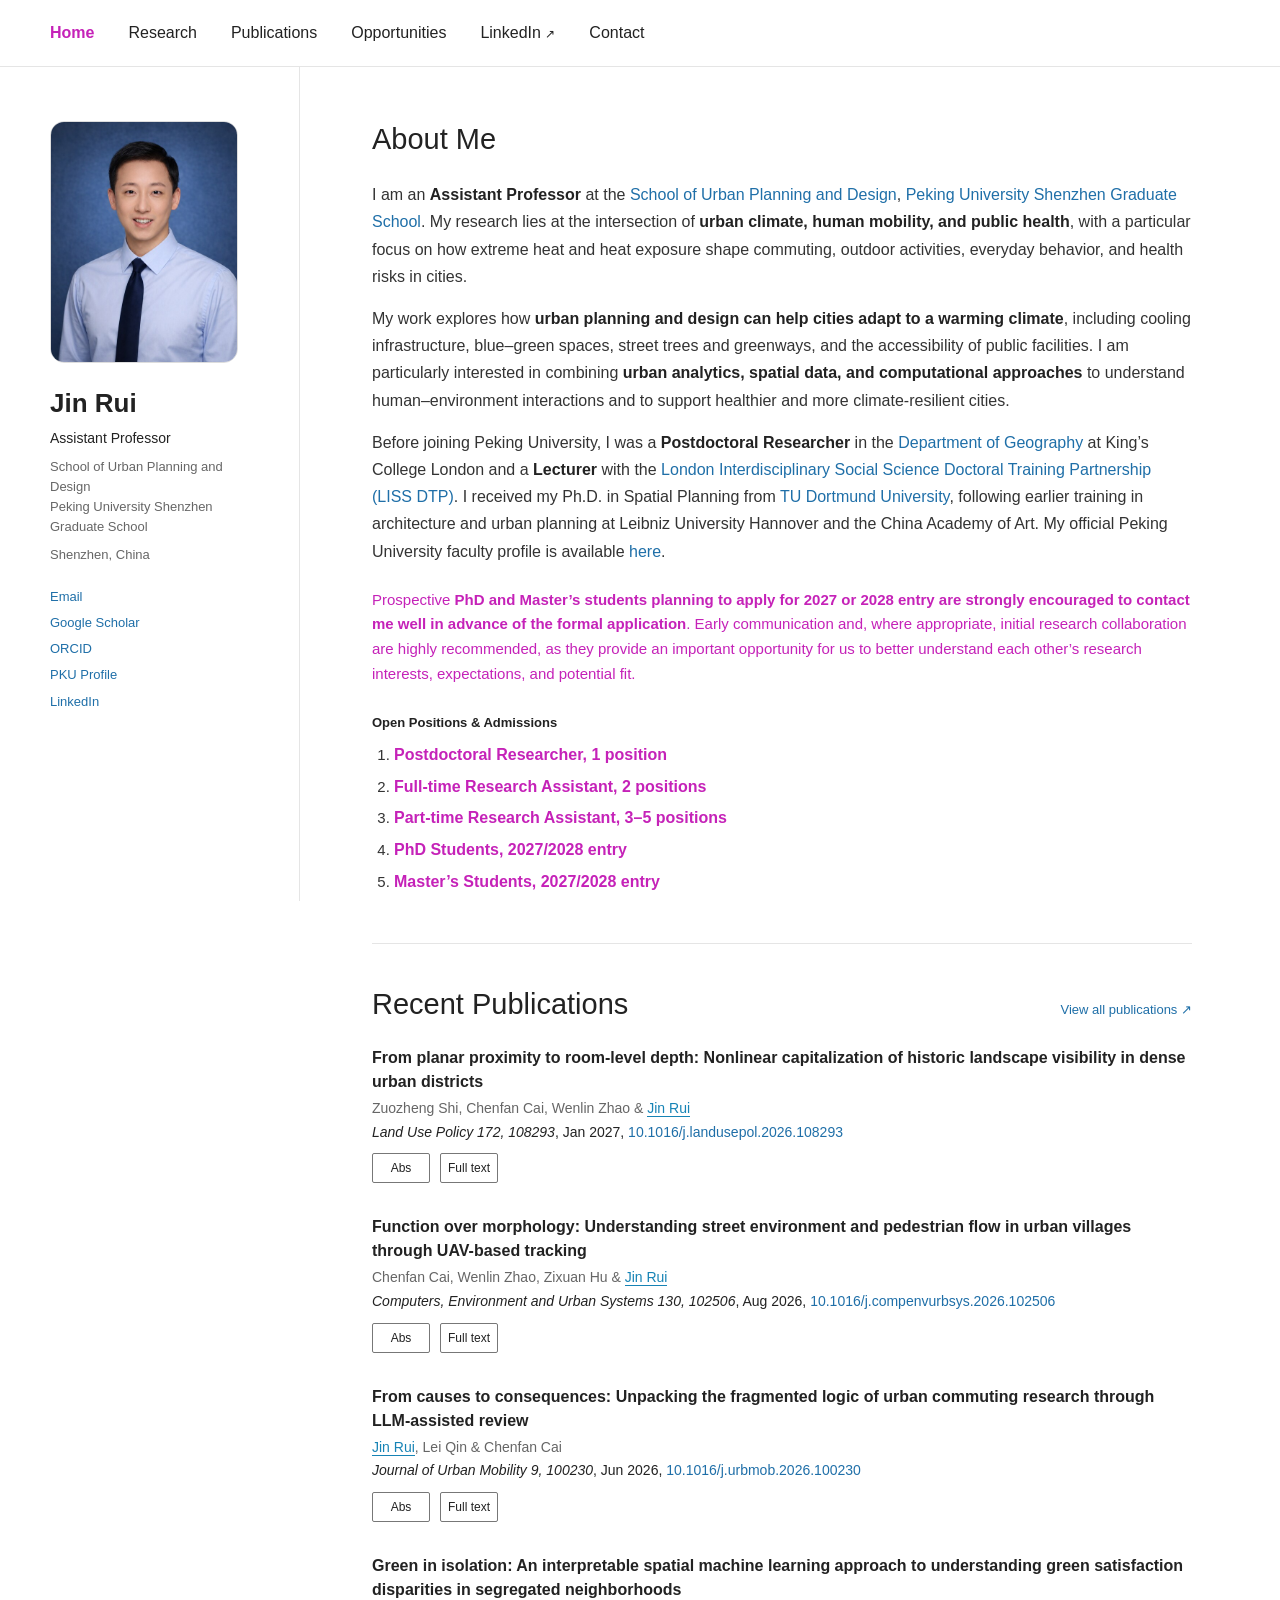
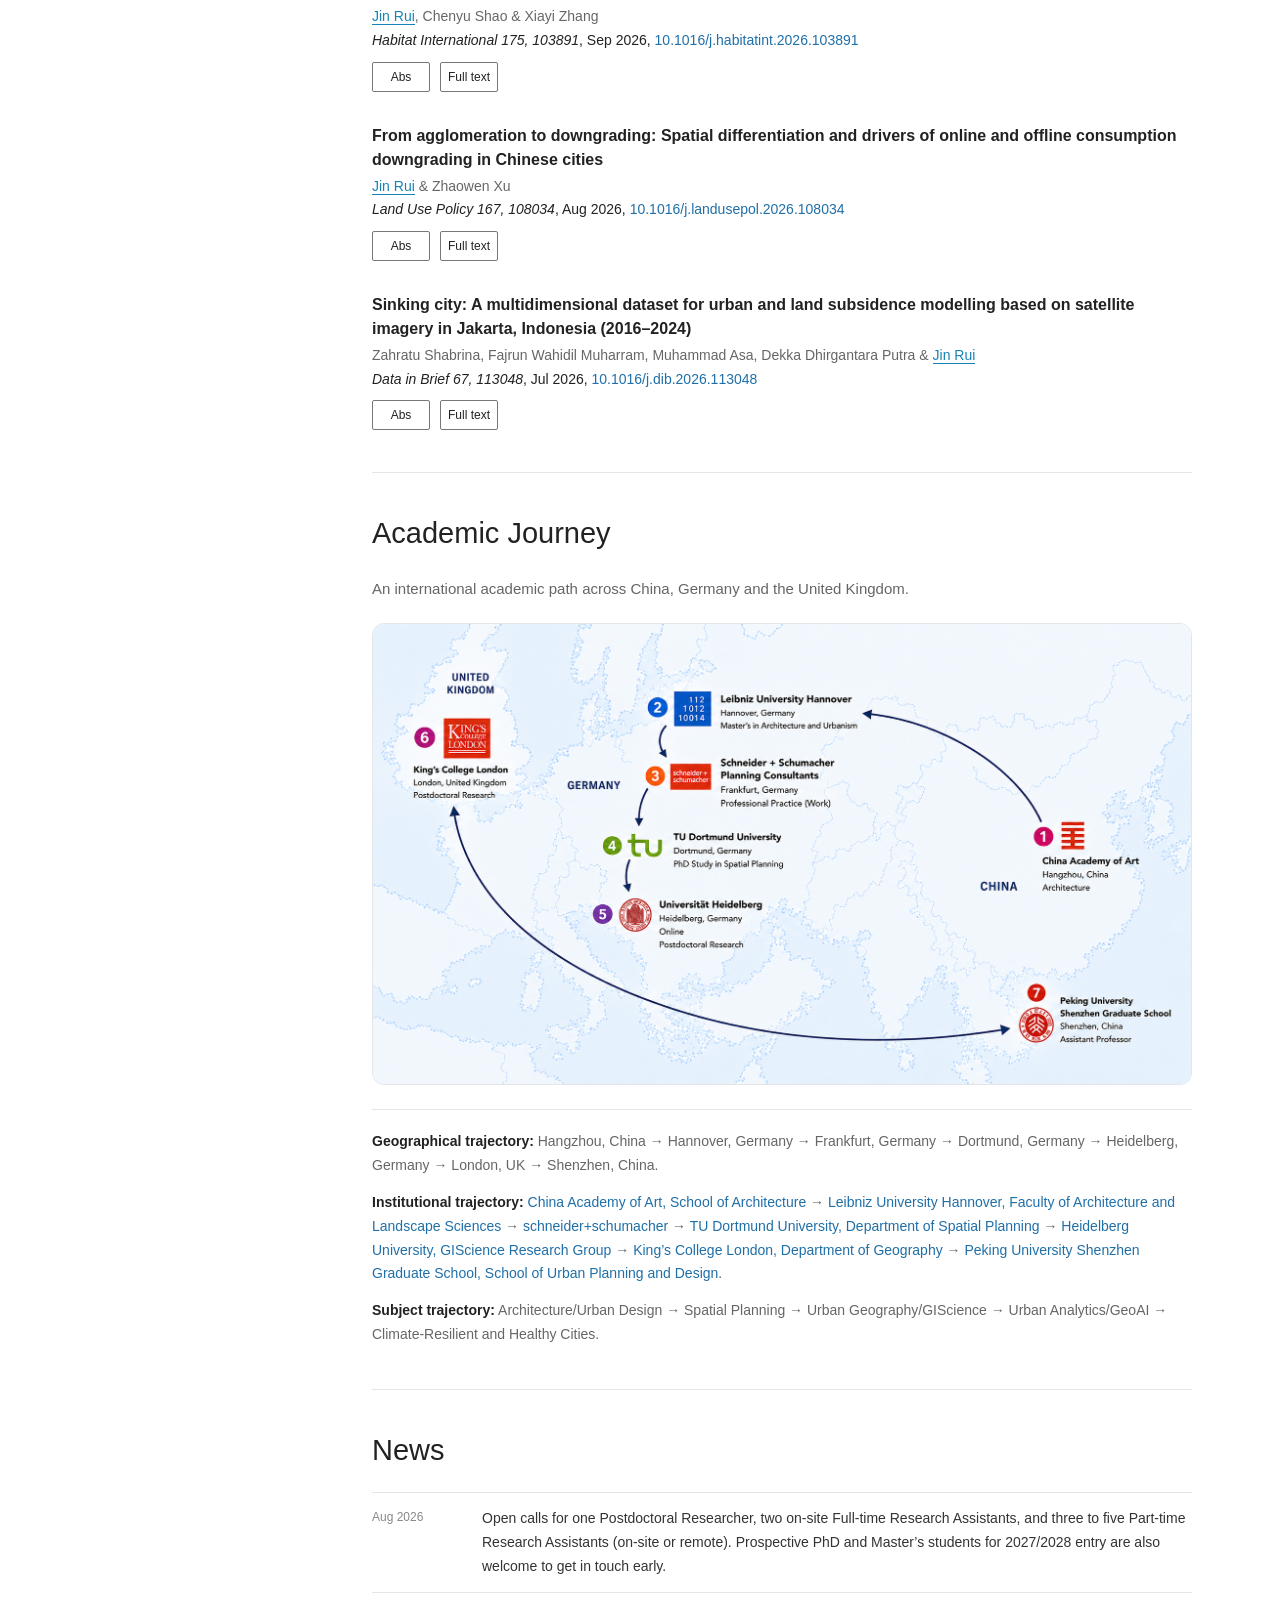
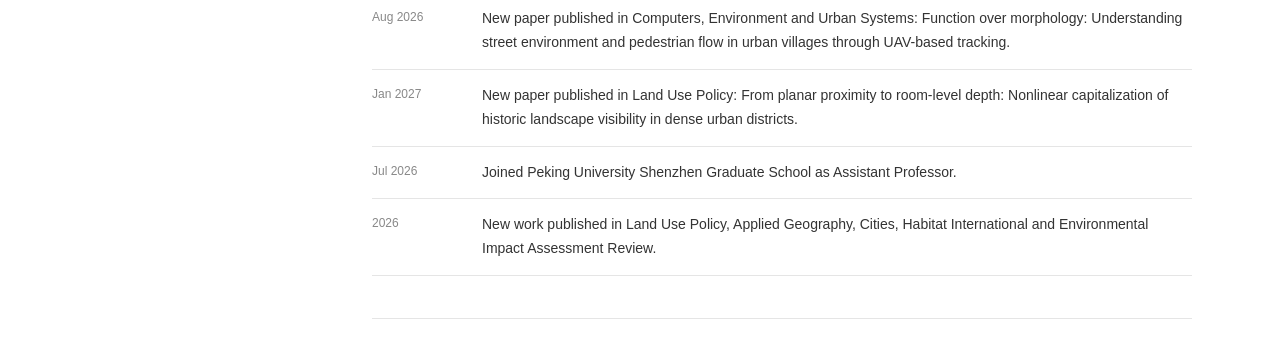
==== index.html @ 67902f29 "Add PhD and Master's admissions links to homepage" ====
<!doctype html>
<html lang="en">
<head>
  <meta charset="utf-8">
  <meta name="viewport" content="width=device-width, initial-scale=1">
  <meta name="description" content="Academic website of Dr Jin Rui at Peking University Shenzhen Graduate School.">
  <meta name="author" content="Jin Rui">
  <meta property="og:title" content="Jin Rui | Urban Climate and GeoAI">
  <meta property="og:type" content="website">
  <meta property="og:url" content="https://jinruii.github.io/">
  <meta property="og:image" content="https://jinruii.github.io/assets/jin-rui-portrait.jpg">
  <title>Jin Rui | Urban Climate and GeoAI</title>
  <link rel="icon" href="/assets/favicon.svg" type="image/svg+xml">
  <link rel="stylesheet" href="/styles.css?v=20260828-3">
  <script src="/script.js?v=20260828-1" defer></script>
</head>
<body>
  <div id="top">
    <header class="top-header"><nav class="top-nav" aria-label="Primary navigation"><a href="/" aria-current="page">Home</a><a href="/research/">Research</a><a href="/publications/">Publications</a><a href="/opportunities/">Opportunities</a><a href="https://www.linkedin.com/in/jin-rui-937b27318/" target="_blank" rel="noreferrer">LinkedIn <span aria-hidden="true">↗</span></a><a href="/contact/">Contact</a></nav></header>
    <div class="site-shell">
      
<aside class="profile-sidebar">
  <a class="portrait-link" href="/" aria-label="About Jin Rui">
    <span class="portrait-fallback" aria-hidden="true">JR</span>
    <img class="portrait" src="/assets/jin-rui-portrait.jpg" alt="Portrait of Jin Rui">
  </a>
  <h1>Jin Rui</h1>
  <p class="sidebar-role">Assistant Professor</p>
  <p class="sidebar-affiliation">School of Urban Planning and Design<br>Peking University Shenzhen Graduate School</p>
  <p class="sidebar-location">Shenzhen, China</p>
  <div class="sidebar-links" aria-label="Academic profiles">
    <a href="mailto:jin.rui@pku.edu.cn">Email</a>
    <a href="https://scholar.google.com/citations?user=DCsYsa0AAAAJ&amp;hl=en" target="_blank" rel="noreferrer">Google Scholar</a>
    <a href="https://orcid.org/0000-0002-0926-0947" target="_blank" rel="noreferrer">ORCID</a>
    <a href="https://urban.pkusz.edu.cn/info/1013/3911.htm" target="_blank" rel="noreferrer">PKU Profile</a>
    <a href="https://www.linkedin.com/in/jin-rui-937b27318/" target="_blank" rel="noreferrer">LinkedIn</a>
  </div>
</aside>

      <main class="content-column page-content">
        <section class="content-section intro-section" id="about">
          <h2>About Me</h2>
          <p>I am an <strong>Assistant Professor</strong> at the <a href="https://urban.pkusz.edu.cn/en/index.htm" target="_blank" rel="noreferrer">School of Urban Planning and Design</a>, <a href="https://english.pkusz.edu.cn/" target="_blank" rel="noreferrer">Peking University Shenzhen Graduate School</a>. My research lies at the intersection of <strong>urban climate, human mobility, and public health</strong>, with a particular focus on how extreme heat and heat exposure shape commuting, outdoor activities, everyday behavior, and health risks in cities.</p>
          <p>My work explores how <strong>urban planning and design can help cities adapt to a warming climate</strong>, including cooling infrastructure, blue–green spaces, street trees and greenways, and the accessibility of public facilities. I am particularly interested in combining <strong>urban analytics, spatial data, and computational approaches</strong> to understand human–environment interactions and to support healthier and more climate-resilient cities.</p>
          <p>Before joining Peking University, I was a <strong>Postdoctoral Researcher</strong> in the <a href="https://www.kcl.ac.uk/geography" target="_blank" rel="noreferrer">Department of Geography</a> at King’s College London and a <strong>Lecturer</strong> with the <a href="https://liss-dtp.ac.uk/" target="_blank" rel="noreferrer">London Interdisciplinary Social Science Doctoral Training Partnership (LISS DTP)</a>. I received my Ph.D. in Spatial Planning from <a href="https://raumplanung.tu-dortmund.de/en/" target="_blank" rel="noreferrer">TU Dortmund University</a>, following earlier training in architecture and urban planning at Leibniz University Hannover and the China Academy of Art. My official Peking University faculty profile is available <a href="https://urban.pkusz.edu.cn/info/1013/3911.htm" target="_blank" rel="noreferrer">here</a>.</p>

          <p class="prospective-students-note">Prospective <strong>PhD and Master’s students planning to apply for 2027 or 2028 entry are strongly encouraged to contact me well in advance of the formal application</strong>. Early communication and, where appropriate, initial research collaboration are highly recommended, as they provide an important opportunity for us to better understand each other’s research interests, expectations, and potential fit.</p>

          <div class="recruitment-note" aria-label="Open positions and admissions">
            <p><strong>Open Positions &amp; Admissions</strong></p>
            <ol class="recruitment-list">
              <li><a href="/opportunities/#postdoctoral-researcher">Postdoctoral Researcher, 1 position</a></li>
              <li><a href="/opportunities/#full-time-research-assistant">Full-time Research Assistant, 2 positions</a></li>
              <li><a href="/opportunities/#part-time-research-assistant">Part-time Research Assistant, 3–5 positions</a></li>
              <li><a href="/opportunities/#phd-student">PhD Students, 2027/2028 entry</a></li>
              <li><a href="/opportunities/#masters-student">Master’s Students, 2027/2028 entry</a></li>
            </ol>
          </div>
        </section>
<section class="content-section" id="recent-publications">
  <div class="section-title-row">
    <h2>Recent Publications</h2>
    <a class="text-link-button" href="/publications/">View all publications</a>
  </div>
  <div class="publication-list"><article>
              <p class="publication-title"><button type="button" data-publication="historic-landscape-visibility">From planar proximity to room-level depth: Nonlinear capitalization of historic landscape visibility in dense urban districts</button></p>
              <p class="publication-authors">Zuozheng Shi, Chenfan Cai, Wenlin Zhao &amp; <a href="https://scholar.google.com/citations?user=DCsYsa0AAAAJ&amp;hl=en" target="_blank" rel="noreferrer">Jin Rui</a></p>
              <p class="publication-venue"><em>Land Use Policy 172, 108293</em>, Jan 2027, <a href="https://doi.org/10.1016/j.landusepol.2026.108293" target="_blank" rel="noreferrer">10.1016/j.landusepol.2026.108293</a></p>
              <div class="publication-actions" aria-label="Publication links"><button type="button" data-publication="historic-landscape-visibility">Abs</button><a href="https://doi.org/10.1016/j.landusepol.2026.108293" target="_blank" rel="noreferrer">Full text</a></div>
            </article><article>
              <p class="publication-title"><button type="button" data-publication="function-over-morphology">Function over morphology: Understanding street environment and pedestrian flow in urban villages through UAV-based tracking</button></p>
              <p class="publication-authors">Chenfan Cai, Wenlin Zhao, Zixuan Hu &amp; <a href="https://scholar.google.com/citations?user=DCsYsa0AAAAJ&amp;hl=en" target="_blank" rel="noreferrer">Jin Rui</a></p>
              <p class="publication-venue"><em>Computers, Environment and Urban Systems 130, 102506</em>, Aug 2026, <a href="https://doi.org/10.1016/j.compenvurbsys.2026.102506" target="_blank" rel="noreferrer">10.1016/j.compenvurbsys.2026.102506</a></p>
              <div class="publication-actions" aria-label="Publication links"><button type="button" data-publication="function-over-morphology">Abs</button><a href="https://doi.org/10.1016/j.compenvurbsys.2026.102506" target="_blank" rel="noreferrer">Full text</a></div>
            </article><article>
              <p class="publication-title"><button type="button" data-publication="commuting-review">From causes to consequences: Unpacking the fragmented logic of urban commuting research through LLM-assisted review</button></p>
              <p class="publication-authors"><a href="https://scholar.google.com/citations?user=DCsYsa0AAAAJ&amp;hl=en" target="_blank" rel="noreferrer">Jin Rui</a>, Lei Qin &amp; Chenfan Cai</p>
              <p class="publication-venue"><em>Journal of Urban Mobility 9, 100230</em>, Jun 2026, <a href="https://doi.org/10.1016/j.urbmob.2026.100230" target="_blank" rel="noreferrer">10.1016/j.urbmob.2026.100230</a></p>
              <div class="publication-actions" aria-label="Publication links"><button type="button" data-publication="commuting-review">Abs</button><a href="https://doi.org/10.1016/j.urbmob.2026.100230" target="_blank" rel="noreferrer">Full text</a></div>
            </article><article>
              <p class="publication-title"><button type="button" data-publication="green-isolation">Green in isolation: An interpretable spatial machine learning approach to understanding green satisfaction disparities in segregated neighborhoods</button></p>
              <p class="publication-authors"><a href="https://scholar.google.com/citations?user=DCsYsa0AAAAJ&amp;hl=en" target="_blank" rel="noreferrer">Jin Rui</a>, Chenyu Shao &amp; Xiayi Zhang</p>
              <p class="publication-venue"><em>Habitat International 175, 103891</em>, Sep 2026, <a href="https://doi.org/10.1016/j.habitatint.2026.103891" target="_blank" rel="noreferrer">10.1016/j.habitatint.2026.103891</a></p>
              <div class="publication-actions" aria-label="Publication links"><button type="button" data-publication="green-isolation">Abs</button><a href="https://doi.org/10.1016/j.habitatint.2026.103891" target="_blank" rel="noreferrer">Full text</a></div>
            </article><article>
              <p class="publication-title"><button type="button" data-publication="consumption-downgrading">From agglomeration to downgrading: Spatial differentiation and drivers of online and offline consumption downgrading in Chinese cities</button></p>
              <p class="publication-authors"><a href="https://scholar.google.com/citations?user=DCsYsa0AAAAJ&amp;hl=en" target="_blank" rel="noreferrer">Jin Rui</a> &amp; Zhaowen Xu</p>
              <p class="publication-venue"><em>Land Use Policy 167, 108034</em>, Aug 2026, <a href="https://doi.org/10.1016/j.landusepol.2026.108034" target="_blank" rel="noreferrer">10.1016/j.landusepol.2026.108034</a></p>
              <div class="publication-actions" aria-label="Publication links"><button type="button" data-publication="consumption-downgrading">Abs</button><a href="https://doi.org/10.1016/j.landusepol.2026.108034" target="_blank" rel="noreferrer">Full text</a></div>
            </article><article><p class="publication-title"><button type="button" data-publication="sinking-city">Sinking city: A multidimensional dataset for urban and land subsidence modelling based on satellite imagery in Jakarta, Indonesia (2016–2024)</button></p><p class="publication-authors">Zahratu Shabrina, Fajrun Wahidil Muharram, Muhammad Asa, Dekka Dhirgantara Putra &amp; <a href="https://scholar.google.com/citations?user=DCsYsa0AAAAJ&amp;hl=en" target="_blank" rel="noreferrer">Jin Rui</a></p><p class="publication-venue"><em>Data in Brief 67, 113048</em>, Jul 2026, <a href="https://doi.org/10.1016/j.dib.2026.113048" target="_blank" rel="noreferrer">10.1016/j.dib.2026.113048</a></p><div class="publication-actions"><button type="button" data-publication="sinking-city">Abs</button><a href="https://doi.org/10.1016/j.dib.2026.113048" target="_blank" rel="noreferrer">Full text</a></div></article></div>
</section>

<section class="content-section career-section" id="academic-journey">
  <h2>Academic Journey</h2>
  <p class="section-lead">An international academic path across China, Germany and the United Kingdom.</p>
  <figure class="career-map">
    <img src="/assets/academic-journey-v2.png" alt="Map of Jin Rui's academic journey from China to Germany, the United Kingdom and Peking University Shenzhen Graduate School">
  </figure>
  <div class="journey-trajectories">
    <p><strong>Geographical trajectory:</strong> Hangzhou, China → Hannover, Germany → Frankfurt, Germany → Dortmund, Germany → Heidelberg, Germany → London, UK → Shenzhen, China.</p>
    <p><strong>Institutional trajectory:</strong> <a href="https://en.caa.edu.cn/study/Schools_Programme__Core_Courses/School_of_Architecture.htm" target="_blank" rel="noreferrer">China Academy of Art, School of Architecture</a> → <a href="https://www.archland.uni-hannover.de/en/" target="_blank" rel="noreferrer">Leibniz University Hannover, Faculty of Architecture and Landscape Sciences</a> → <a href="https://www.schneider-schumacher.com/" target="_blank" rel="noreferrer">schneider+schumacher</a> → <a href="https://raumplanung.tu-dortmund.de/en/" target="_blank" rel="noreferrer">TU Dortmund University, Department of Spatial Planning</a> → <a href="https://www.geog.uni-heidelberg.de/en/giscience" target="_blank" rel="noreferrer">Heidelberg University, GIScience Research Group</a> → <a href="https://www.kcl.ac.uk/geography" target="_blank" rel="noreferrer">King’s College London, Department of Geography</a> → <a href="https://urban.pkusz.edu.cn/en/index.htm" target="_blank" rel="noreferrer">Peking University Shenzhen Graduate School, School of Urban Planning and Design</a>.</p>
    <p><strong>Subject trajectory:</strong> Architecture/Urban Design → Spatial Planning → Urban Geography/GIScience → Urban Analytics/GeoAI → Climate-Resilient and Healthy Cities.</p>
  </div>
</section>
<section class="content-section" id="news">
          <h2>News</h2>
                    <div class="news-list">
            <article><time>Aug 2026</time><p>Open calls for one Postdoctoral Researcher, two on-site Full-time Research Assistants, and three to five Part-time Research Assistants (on-site or remote). Prospective PhD and Master’s students for 2027/2028 entry are also welcome to get in touch early.</p></article>
            <article><time>Aug 2026</time><p>New paper published in Computers, Environment and Urban Systems: Function over morphology: Understanding street environment and pedestrian flow in urban villages through UAV-based tracking.</p></article>
            <article><time>Jan 2027</time><p>New paper published in Land Use Policy: From planar proximity to room-level depth: Nonlinear capitalization of historic landscape visibility in dense urban districts.</p></article>
            <article><time>Jul 2026</time><p>Joined Peking University Shenzhen Graduate School as Assistant Professor.</p></article>
            <article><time>2026</time><p>New work published in Land Use Policy, Applied Geography, Cities, Habitat International and Environmental Impact Assessment Review.</p></article>
          </div>
        </section>
      </main>
    </div>
  </div>
  <div class="modal-backdrop" id="publication-modal" hidden>
    <section class="publication-modal" role="dialog" aria-modal="true" aria-labelledby="publication-modal-title">
      <button class="modal-close" type="button" aria-label="Close publication details">×</button>
      <p class="modal-eyebrow" id="publication-modal-eyebrow"></p>
      <h2 id="publication-modal-title"></h2>
      <p class="modal-authors" id="publication-modal-authors"></p>
      <h3>Abstract</h3>
      <p id="publication-modal-abstract"></p>
      <div class="modal-actions" id="publication-modal-actions"></div>
    </section>
  </div>
</body>
</html>
---- styles.css ----
:root {
  --text: #333333;
  --heading: #222222;
  --muted: #666666;
  --light-muted: #888888;
  --line: #e5e5e5;
  --link: #1f6fa8;
  --link-hover: #174f78;
}

* { box-sizing: border-box; }
html { scroll-behavior: smooth; }
body {
  margin: 0;
  background: #ffffff;
  color: var(--text);
  font-family: Arial, sans-serif;
  font-size: 15px;
  line-height: 1.7;
}
button { font: inherit; }
a { color: var(--link); text-decoration: none; }
a:hover { color: var(--link-hover); text-decoration: underline; }
::selection { background: #dcecf7; }
[hidden] { display: none !important; }

.top-header {
  position: sticky;
  top: 0;
  z-index: 50;
  width: 100%;
  background: rgba(255, 255, 255, .97);
  border-bottom: 1px solid var(--line);
}
.top-nav {
  width: min(1180px, calc(100% - 48px));
  min-height: 66px;
  margin: 0 auto;
  display: flex;
  align-items: center;
  gap: 34px;
}
.top-nav a {
  color: #222222;
  font-size: 16px;
  line-height: 1;
}
.top-nav a[aria-current="page"] { color: #c522b8; font-weight: 600; }
.top-nav a:hover { color: var(--link); text-decoration: none; }
.top-nav span { font-size: 12px; }

.site-shell {
  width: min(1180px, calc(100% - 48px));
  margin: 0 auto;
  display: grid;
  grid-template-columns: 250px minmax(0, 1fr);
  gap: 72px;
  align-items: start;
}
.profile-sidebar {
  position: sticky;
  top: 66px;
  min-height: calc(100vh - 66px);
  padding: 54px 34px 48px 0;
  border-right: 1px solid var(--line);
}
.portrait-link {
  position: relative;
  display: block;
  width: 188px;
  height: 242px;
  margin-bottom: 24px;
  overflow: hidden;
  border-radius: 14px;
  border: 1px solid #dddddd;
  background: #ffffff;
}
.portrait-fallback {
  position: absolute;
  inset: 0;
  display: grid;
  place-items: center;
  color: #999999;
  font-size: 42px;
  font-weight: 600;
}
.portrait {
  position: relative;
  width: 100%;
  height: 100%;
  object-fit: cover;
  object-position: 50% 36%;
  display: block;
  transform: scale(1.08);
  transform-origin: 50% 36%;
}
.profile-sidebar h1 {
  margin: 0 0 8px;
  color: var(--heading);
  font-size: 26px;
  line-height: 1.25;
  font-weight: 600;
}
.profile-sidebar h1 span {
  margin-left: 5px;
  color: var(--muted);
  font-size: 16px;
  font-weight: 400;
}
.sidebar-role {
  margin: 0 0 8px;
  color: var(--heading);
  font-size: 14px;
  line-height: 1.5;
}
.sidebar-affiliation,
.sidebar-location {
  margin: 0 0 8px;
  color: var(--muted);
  font-size: 13px;
  line-height: 1.55;
}
.sidebar-links {
  display: flex;
  flex-direction: column;
  align-items: flex-start;
  gap: 4px;
  margin-top: 21px;
  font-size: 13px;
}

.content-column {
  width: 100%;
  max-width: 820px;
  padding: 54px 0 42px;
}
.content-section {
  scroll-margin-top: 88px;
  padding: 42px 0;
  border-bottom: 1px solid var(--line);
}
.intro-section { padding-top: 0; }
.content-section h2,
footer h2 {
  margin: 0 0 24px;
  color: var(--heading);
  font-family: Arial, sans-serif;
  font-size: 29px;
  line-height: 1.25;
  font-weight: 400;
}
.page-content > .content-section:first-child,
.page-content > footer:first-child { padding-top: 0; }
.page-eyebrow {
  margin: 0 0 8px !important;
  color: #c522b8;
  font-size: 12px;
  font-weight: 700;
  letter-spacing: .08em;
  text-transform: uppercase;
}
.section-lead { color: var(--muted); font-size: 15px; }
.content-section h3 {
  margin: 0 0 7px;
  color: var(--heading);
  font-size: 17px;
  line-height: 1.45;
  font-weight: 600;
}
.content-section p { margin: 0 0 15px; }
.content-section strong { color: var(--heading); }
.intro-section > p { font-size: 16px; }
.intro-section > .prospective-students-note {
  margin: 23px 0 0;
  padding: 0;
  border: 0;
  background: transparent;
  color: #c522b8;
  font-size: 15px;
  line-height: 1.65;
}
.prospective-students-note strong { color: #c522b8; }
.recruitment-note {
  margin-top: 25px;
  padding: 0;
  border: 0;
  background: transparent;
}
.recruitment-note p {
  margin: 0 0 5px;
  color: var(--heading);
  font-size: 13px;
}
.recruitment-list {
  margin: 8px 0 0;
  padding-left: 22px;
}
.recruitment-list li {
  margin: 6px 0;
}
.recruitment-list a {
  color: #c522b8;
  font-size: 16px;
  font-weight: 700;
  line-height: 1.55;
}
.recruitment-list a:hover { color: #94198a; }
.application-block {
  margin-top: 36px;
  padding-top: 28px;
  border-top: 1px solid var(--line);
}
.application-block h3 {
  margin: 0 0 12px;
  font-size: 21px;
}
.application-block ol {
  margin: 10px 0 18px;
  padding-left: 22px;
}

.research-list {
  display: grid;
  grid-template-columns: 1fr 1fr;
  column-gap: 42px;
  margin-top: 24px;
}
.research-list article {
  padding: 21px 0;
  border-top: 1px solid var(--line);
}
.research-interest-media {
  display: block;
  width: 100%;
  aspect-ratio: 16 / 10;
  margin: 0 0 18px;
  padding: 0;
  overflow: hidden;
  border: 0;
  border-radius: 12px;
  background: #f2f2f2;
  cursor: zoom-in;
}
.research-interest-media img {
  display: block;
  width: 100%;
  height: 100%;
  object-fit: cover;
  transform: scale(1);
  transition: transform 320ms ease;
}
.research-interest-media:hover img { transform: scale(1.04); }
.research-interest-media.is-zoomed { cursor: zoom-out; }
.research-interest-media.is-zoomed img { transform: scale(1.1); }
.research-interest-media:focus-visible {
  outline: 2px solid var(--link);
  outline-offset: 3px;
}
.research-list p { color: var(--muted); font-size: 14px; }
.research-list .keywords {
  margin: 10px 0 0;
  color: var(--light-muted);
  font-size: 12px;
}

.section-title-row {
  display: flex;
  align-items: baseline;
  justify-content: space-between;
  gap: 24px;
  margin-bottom: 24px;
}
.section-title-row h2 { margin-bottom: 0; }
.text-link-button {
  appearance: none;
  border: 0;
  padding: 0;
  background: transparent;
  color: var(--link);
  cursor: pointer;
  white-space: nowrap;
  font-size: 13px;
}
.text-link-button::after { content: " ↗"; }
.text-link-button:hover { color: var(--link-hover); text-decoration: underline; }
.arrow-link {
  display: inline-flex;
  align-items: baseline;
  gap: 5px;
  white-space: nowrap;
  font-size: 13px;
}
.publication-list { margin: 0; padding: 0; }
.publication-list article { padding: 0 0 30px; }
.publication-list article:last-child { padding-bottom: 0; }
.publication-list p {
  margin: 2px 0;
  color: var(--muted);
  font-size: 14px;
  line-height: 1.55;
}
.publication-list .publication-title {
  margin-bottom: 4px;
  color: var(--heading);
  font-size: 16px;
  font-weight: 600;
  line-height: 1.5;
}
.publication-title button {
  appearance: none;
  display: inline;
  margin: 0;
  border: 0;
  padding: 0;
  background: transparent;
  color: var(--heading);
  cursor: pointer;
  text-align: left;
  font-weight: inherit;
  line-height: inherit;
}
.publication-title button:hover { color: var(--link); text-decoration: underline; }
.publication-authors a { color: #1683b5; border-bottom: 1px solid #1683b5; }
.publication-venue { color: var(--heading) !important; }
.publication-actions {
  display: flex;
  gap: 10px;
  margin-top: 10px;
}
.publication-actions a,
.publication-actions button {
  display: inline-flex;
  min-width: 58px;
  height: 30px;
  align-items: center;
  justify-content: center;
  border: 1px solid #777777;
  border-radius: 2px;
  background: #ffffff;
  color: var(--heading);
  cursor: pointer;
  font-size: 12px;
  line-height: 1;
}
.publication-actions a:hover,
.publication-actions button:hover {
  border-color: var(--link);
  color: var(--link);
  text-decoration: none;
}
.publication-year {
  margin: 34px 0 22px;
  padding-top: 20px;
  border-top: 1px solid var(--line);
}
.publication-year h2 {
  margin: 0;
  color: var(--heading);
  font-size: 23px;
  font-weight: 400;
}
.publications-page > .publication-year:first-of-type { margin-top: 28px; }
.publication-filters {
  display: flex;
  flex-wrap: wrap;
  gap: 10px;
  margin: 26px 0 8px;
}
.publication-filters button {
  display: inline-flex;
  min-height: 38px;
  align-items: center;
  gap: 8px;
  border: 1px solid #dddddd;
  border-radius: 20px;
  padding: 7px 15px;
  background: #ffffff;
  color: var(--heading);
  cursor: pointer;
  font: inherit;
  font-size: 13px;
  line-height: 1;
}
.publication-filters button span {
  display: inline-grid;
  min-width: 22px;
  height: 22px;
  place-items: center;
  border-radius: 50%;
  background: #f3e5f2;
  color: #7d176f;
  font-size: 11px;
}
.publication-filters button:hover {
  border-color: #c522b8;
  color: #94198a;
}
.publication-filters button.is-active {
  border-color: #c522b8;
  background: #c522b8;
  color: #ffffff;
}
.publication-filters button.is-active span {
  background: rgba(255, 255, 255, .22);
  color: #ffffff;
}
.publication-filters button:focus-visible {
  outline: 2px solid #c522b8;
  outline-offset: 2px;
}
.career-map { margin: 22px 0 0; }
.career-map img {
  display: block;
  width: 100%;
  height: auto;
  border: 1px solid var(--line);
  border-radius: 12px;
}
.journey-trajectories {
  margin-top: 24px;
  padding-top: 20px;
  border-top: 1px solid var(--line);
}
.journey-trajectories p {
  margin: 0 0 13px;
  color: var(--muted);
  font-size: 14px;
  line-height: 1.7;
}
.journey-trajectories p:last-child { margin-bottom: 0; }
.journey-trajectories strong { color: var(--heading); }

.modal-backdrop {
  position: fixed;
  inset: 0;
  z-index: 100;
  display: grid;
  place-items: center;
  padding: 28px;
  background: rgba(20, 27, 34, .52);
  backdrop-filter: blur(3px);
}
.publication-modal {
  position: relative;
  width: min(760px, 100%);
  max-height: min(760px, calc(100vh - 56px));
  overflow-y: auto;
  border-radius: 14px;
  padding: 38px 42px 40px;
  background: #ffffff;
  box-shadow: 0 24px 80px rgba(0, 0, 0, .24);
}
.publication-modal h2 {
  max-width: 650px;
  margin: 0 0 14px;
  color: var(--heading);
  font-size: 25px;
  font-weight: 600;
  line-height: 1.4;
}
.publication-modal h3 {
  margin: 26px 0 8px;
  color: var(--heading);
  font-size: 16px;
}
.publication-modal p { margin: 0 0 13px; }
.modal-eyebrow,
.modal-publication-date {
  color: var(--light-muted);
  font-size: 12px;
  font-weight: 700;
  letter-spacing: .04em;
  text-transform: uppercase;
}
.modal-authors { color: var(--muted); }
.modal-authors a,
.modal-publication-list a { color: #1683b5; }
.modal-close {
  position: sticky;
  top: 0;
  float: right;
  width: 36px;
  height: 36px;
  margin: -8px -10px 0 20px;
  border: 1px solid var(--line);
  border-radius: 50%;
  background: #ffffff;
  color: #333333;
  cursor: pointer;
  font-size: 25px;
  line-height: 1;
}
.modal-close:hover { border-color: #999999; }
.modal-actions {
  display: flex;
  flex-wrap: wrap;
  gap: 10px;
  margin-top: 24px;
}
.modal-actions a {
  display: inline-flex;
  align-items: center;
  gap: 5px;
  min-width: 76px;
  justify-content: center;
  border: 1px solid #777777;
  border-radius: 3px;
  padding: 7px 12px;
  color: var(--heading);
  font-size: 12px;
}
.modal-actions a:hover { border-color: var(--link); color: var(--link); text-decoration: none; }
.all-publications-modal { width: min(900px, 100%); }
.modal-publication-list article {
  padding: 24px 0 28px;
  border-top: 1px solid var(--line);
}
.modal-publication-list article:first-child { margin-top: 18px; }
.modal-publication-list h3 {
  margin: 4px 0 8px;
  font-size: 18px;
  line-height: 1.45;
}
.modal-publication-list p { margin: 3px 0; color: var(--muted); font-size: 14px; }
.modal-publication-list .modal-publication-abstract { margin-top: 12px; color: var(--text); }
.modal-publication-list .modal-actions { margin-top: 14px; }

.project-list article { padding: 0 0 26px; }
.project-list article + article {
  padding-top: 26px;
  border-top: 1px solid var(--line);
}
.project-list article:last-child { padding-bottom: 0; }
.project-eyebrow {
  margin: 0 0 5px !important;
  color: var(--light-muted);
  font-size: 11px;
  letter-spacing: .04em;
  text-transform: uppercase;
}
.project-links { display: flex; flex-wrap: wrap; gap: 18px; margin-bottom: 0 !important; }

.timeline { border-top: 1px solid var(--line); }
.timeline article {
  display: grid;
  grid-template-columns: 112px minmax(0, 1fr);
  gap: 22px;
  padding: 16px 0;
  border-bottom: 1px solid var(--line);
}
.timeline span { color: var(--light-muted); font-size: 12px; }
.timeline h3 { margin-bottom: 2px; font-size: 15px; }
.timeline p { margin: 0; color: var(--muted); font-size: 13px; }

.opportunity {
  margin-top: 30px;
  padding-top: 28px;
  border-top: 1px solid var(--line);
}
.opportunity[id] { scroll-margin-top: 88px; }
.open-label {
  margin-bottom: 5px !important;
  color: #c522b8;
  font-size: 12px;
  font-weight: 700;
  letter-spacing: .08em;
  text-transform: none;
}
.opportunity h3 { font-size: 21px; }
.opportunity h4 {
  margin: 24px 0 8px;
  color: var(--heading);
  font-size: 16px;
  line-height: 1.45;
  font-weight: 700;
}
.opportunity-subtitle {
  margin-top: -2px !important;
  color: var(--muted);
  font-size: 13px;
  font-weight: 700;
}
.opportunity ul { margin: 14px 0 18px; padding-left: 22px; }
.opportunity li { margin: 4px 0; }
.application-line {
  margin-top: 20px !important;
  padding: 11px 14px;
  border: 1px solid var(--line);
}

.news-list { border-top: 1px solid var(--line); }
.news-list article {
  display: grid;
  grid-template-columns: 90px minmax(0, 1fr);
  gap: 20px;
  padding: 14px 0;
  border-bottom: 1px solid var(--line);
}
.news-list time { color: var(--light-muted); font-size: 12px; }
.news-list p { margin: 0; font-size: 14px; }

footer { padding: 42px 0 0; scroll-margin-top: 90px; }
footer p { margin: 0 0 12px; color: var(--muted); }
footer address { margin: 0; color: var(--muted); font-style: normal; }
.contact-details {
  display: grid;
  grid-template-columns: minmax(130px, .7fr) minmax(150px, .8fr) minmax(280px, 1.8fr);
  gap: 28px;
  padding: 22px 0 24px;
  border-top: 1px solid var(--line);
}
.contact-details strong { color: var(--heading); }
.contact-map {
  width: 100%;
  height: 360px;
  overflow: hidden;
  border: 1px solid var(--line);
  border-radius: 12px;
  background: #ffffff;
}
.contact-map iframe { width: 100%; height: 100%; border: 0; }
.map-link { margin-top: 10px !important; font-size: 13px; }
footer .copyright {
  margin-top: 35px;
  padding-top: 18px;
  border-top: 1px solid var(--line);
  color: var(--light-muted);
  font-size: 12px;
}

@media (max-width: 900px) {
  .top-nav { width: min(760px, calc(100% - 40px)); }
  .site-shell {
    width: min(760px, calc(100% - 40px));
    grid-template-columns: 1fr;
    gap: 0;
  }
  .profile-sidebar {
    position: static;
    min-height: auto;
    padding: 42px 0 30px;
    border-right: 0;
    border-bottom: 1px solid var(--line);
  }
  .portrait-link { width: 156px; height: 202px; }
  .content-column { max-width: none; padding-top: 40px; }
}

@media (max-width: 600px) {
  body { font-size: 14px; }
  .top-header { overflow-x: auto; }
  .top-nav { width: max-content; min-width: 100%; padding: 0 16px; gap: 22px; min-height: 58px; }
  .top-nav a { font-size: 14px; white-space: nowrap; }
  .site-shell { width: calc(100% - 32px); }
  .content-section { padding: 34px 0; }
  .content-section h2, footer h2 { font-size: 25px; }
  .research-list { grid-template-columns: 1fr; }
  .section-title-row { display: block; }
  .section-title-row h2 { margin-bottom: 8px; }
  .publication-filters { flex-wrap: nowrap; overflow-x: auto; padding-bottom: 6px; }
  .publication-filters button { flex: 0 0 auto; white-space: nowrap; }
  .timeline article { grid-template-columns: 82px minmax(0, 1fr); gap: 12px; }
  .news-list article { grid-template-columns: 72px minmax(0, 1fr); gap: 12px; }
  .modal-backdrop { padding: 14px; }
  .publication-modal { max-height: calc(100vh - 28px); padding: 28px 22px 30px; border-radius: 10px; }
  .publication-modal h2 { font-size: 21px; }
  .contact-details { grid-template-columns: 1fr; gap: 6px; }
  .contact-map { height: 300px; }
}

@media (prefers-reduced-motion: reduce) {
  html { scroll-behavior: auto; }
  .research-interest-media img { transition: none; }
}
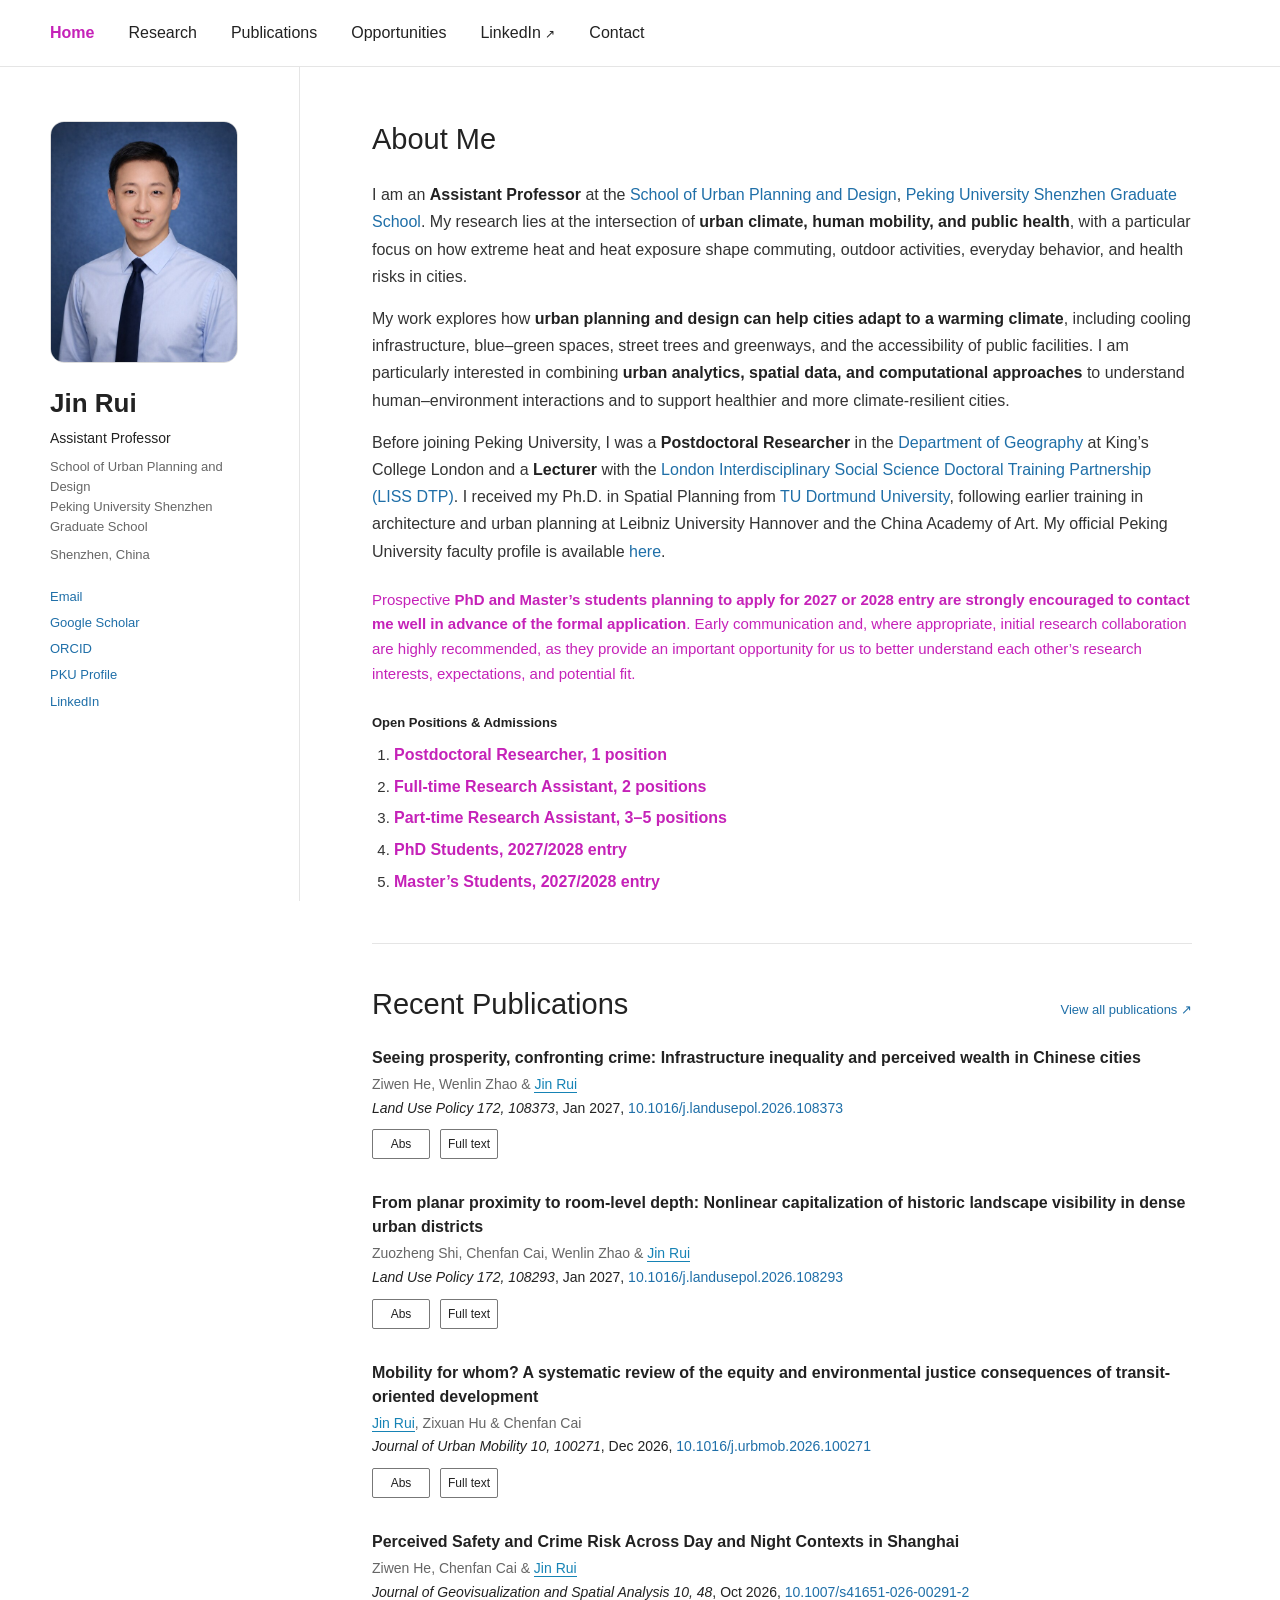
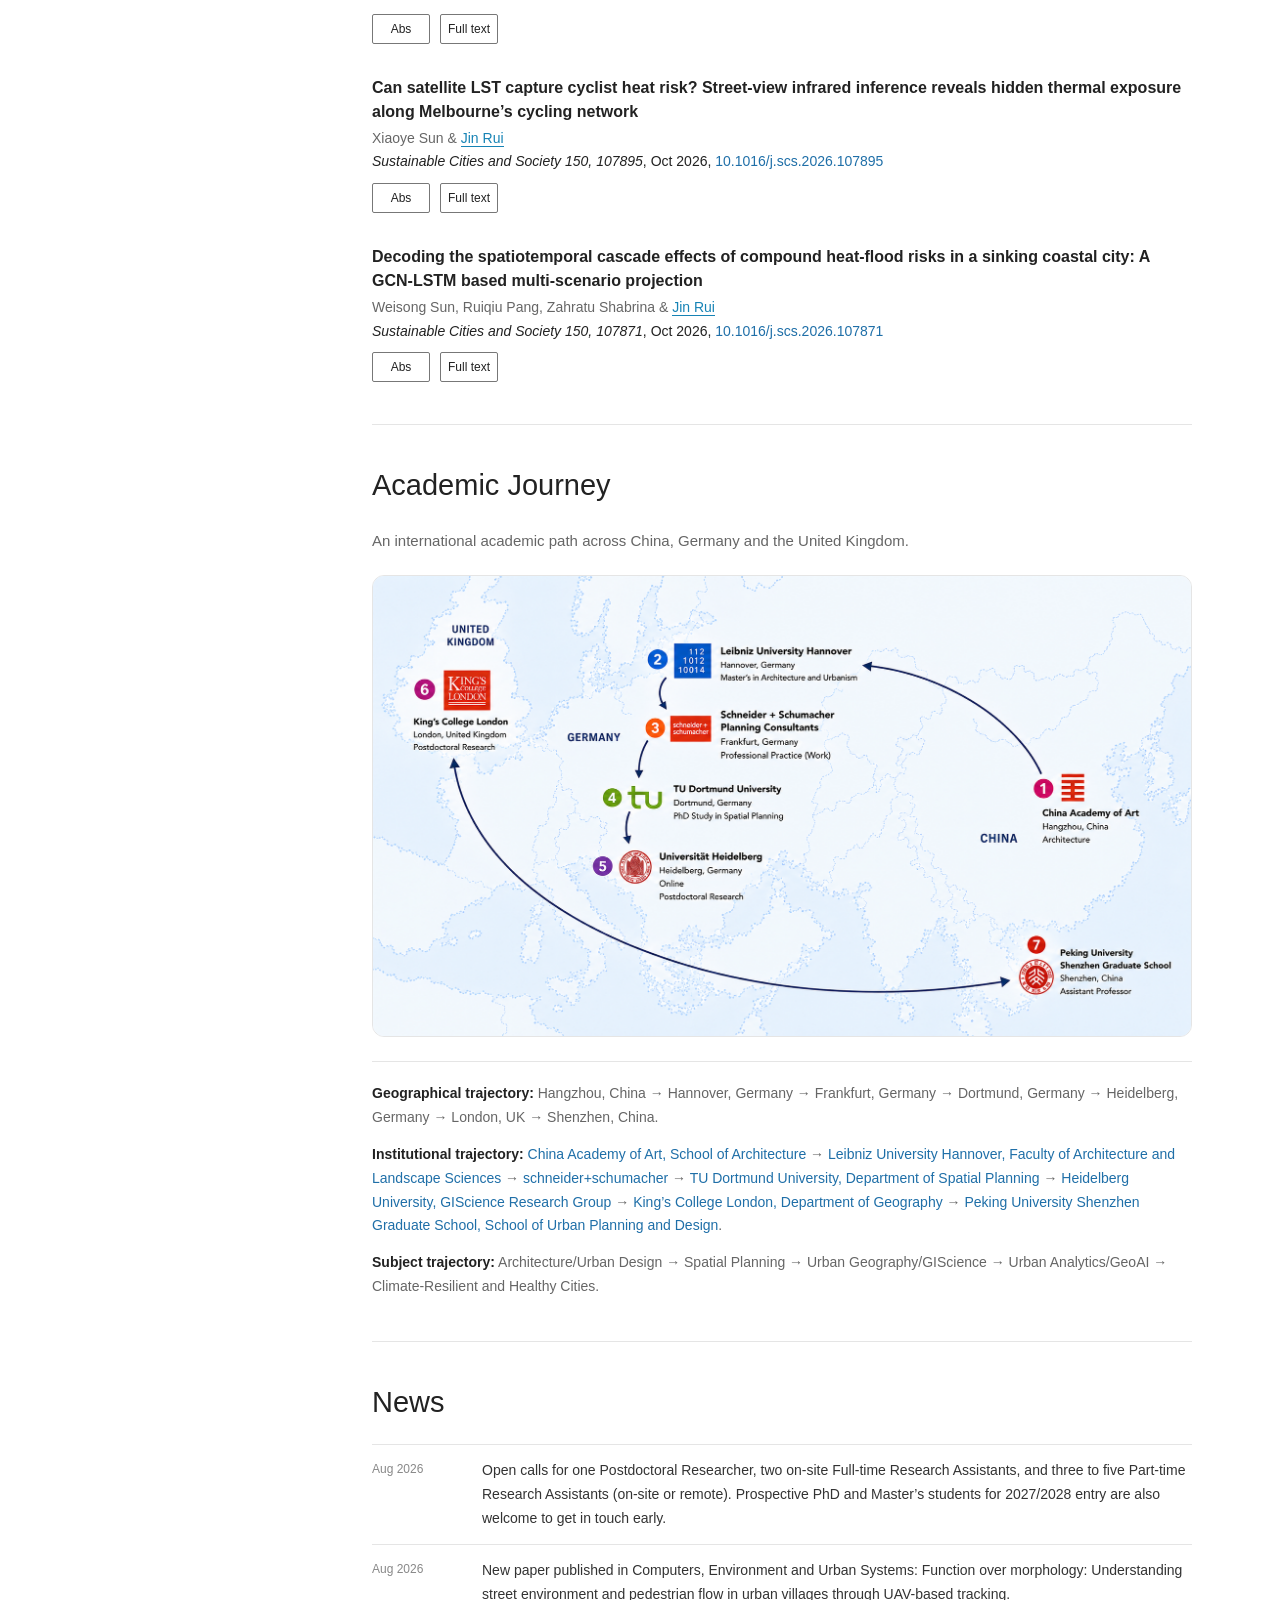
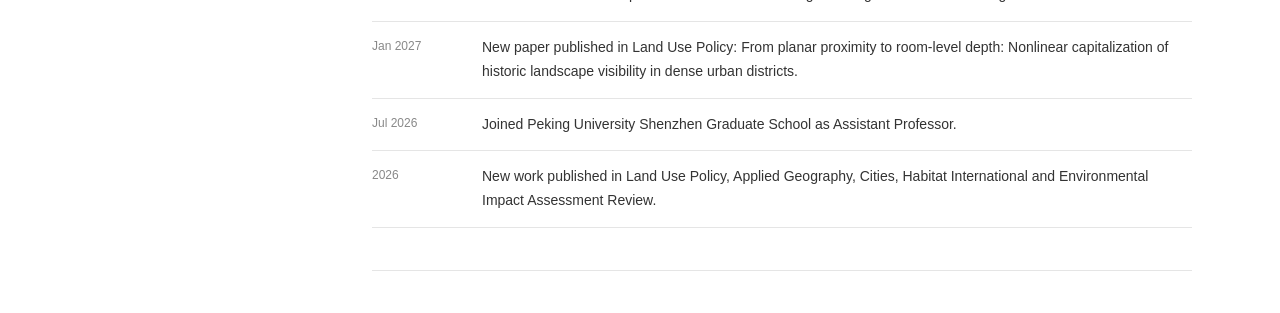
==== commit d076db87: "Update recent publications and full list with six verified journal articles" ====
--- a/index.html
+++ b/index.html
@@ -12,7 +12,7 @@
   <title>Jin Rui | Urban Climate and GeoAI</title>
   <link rel="icon" href="/assets/favicon.svg" type="image/svg+xml">
   <link rel="stylesheet" href="/styles.css?v=20260828-3">
-  <script src="/script.js?v=20260828-1" defer></script>
+  <script src="/script.js?v=20261020-1" defer></script>
 </head>
 <body>
   <div id="top">
@@ -62,32 +62,44 @@
     <h2>Recent Publications</h2>
     <a class="text-link-button" href="/publications/">View all publications</a>
   </div>
-  <div class="publication-list"><article>
-              <p class="publication-title"><button type="button" data-publication="historic-landscape-visibility">From planar proximity to room-level depth: Nonlinear capitalization of historic landscape visibility in dense urban districts</button></p>
-              <p class="publication-authors">Zuozheng Shi, Chenfan Cai, Wenlin Zhao &amp; <a href="https://scholar.google.com/citations?user=DCsYsa0AAAAJ&amp;hl=en" target="_blank" rel="noreferrer">Jin Rui</a></p>
-              <p class="publication-venue"><em>Land Use Policy 172, 108293</em>, Jan 2027, <a href="https://doi.org/10.1016/j.landusepol.2026.108293" target="_blank" rel="noreferrer">10.1016/j.landusepol.2026.108293</a></p>
-              <div class="publication-actions" aria-label="Publication links"><button type="button" data-publication="historic-landscape-visibility">Abs</button><a href="https://doi.org/10.1016/j.landusepol.2026.108293" target="_blank" rel="noreferrer">Full text</a></div>
-            </article><article>
-              <p class="publication-title"><button type="button" data-publication="function-over-morphology">Function over morphology: Understanding street environment and pedestrian flow in urban villages through UAV-based tracking</button></p>
-              <p class="publication-authors">Chenfan Cai, Wenlin Zhao, Zixuan Hu &amp; <a href="https://scholar.google.com/citations?user=DCsYsa0AAAAJ&amp;hl=en" target="_blank" rel="noreferrer">Jin Rui</a></p>
-              <p class="publication-venue"><em>Computers, Environment and Urban Systems 130, 102506</em>, Aug 2026, <a href="https://doi.org/10.1016/j.compenvurbsys.2026.102506" target="_blank" rel="noreferrer">10.1016/j.compenvurbsys.2026.102506</a></p>
-              <div class="publication-actions" aria-label="Publication links"><button type="button" data-publication="function-over-morphology">Abs</button><a href="https://doi.org/10.1016/j.compenvurbsys.2026.102506" target="_blank" rel="noreferrer">Full text</a></div>
-            </article><article>
-              <p class="publication-title"><button type="button" data-publication="commuting-review">From causes to consequences: Unpacking the fragmented logic of urban commuting research through LLM-assisted review</button></p>
-              <p class="publication-authors"><a href="https://scholar.google.com/citations?user=DCsYsa0AAAAJ&amp;hl=en" target="_blank" rel="noreferrer">Jin Rui</a>, Lei Qin &amp; Chenfan Cai</p>
-              <p class="publication-venue"><em>Journal of Urban Mobility 9, 100230</em>, Jun 2026, <a href="https://doi.org/10.1016/j.urbmob.2026.100230" target="_blank" rel="noreferrer">10.1016/j.urbmob.2026.100230</a></p>
-              <div class="publication-actions" aria-label="Publication links"><button type="button" data-publication="commuting-review">Abs</button><a href="https://doi.org/10.1016/j.urbmob.2026.100230" target="_blank" rel="noreferrer">Full text</a></div>
-            </article><article>
-              <p class="publication-title"><button type="button" data-publication="green-isolation">Green in isolation: An interpretable spatial machine learning approach to understanding green satisfaction disparities in segregated neighborhoods</button></p>
-              <p class="publication-authors"><a href="https://scholar.google.com/citations?user=DCsYsa0AAAAJ&amp;hl=en" target="_blank" rel="noreferrer">Jin Rui</a>, Chenyu Shao &amp; Xiayi Zhang</p>
-              <p class="publication-venue"><em>Habitat International 175, 103891</em>, Sep 2026, <a href="https://doi.org/10.1016/j.habitatint.2026.103891" target="_blank" rel="noreferrer">10.1016/j.habitatint.2026.103891</a></p>
-              <div class="publication-actions" aria-label="Publication links"><button type="button" data-publication="green-isolation">Abs</button><a href="https://doi.org/10.1016/j.habitatint.2026.103891" target="_blank" rel="noreferrer">Full text</a></div>
-            </article><article>
-              <p class="publication-title"><button type="button" data-publication="consumption-downgrading">From agglomeration to downgrading: Spatial differentiation and drivers of online and offline consumption downgrading in Chinese cities</button></p>
-              <p class="publication-authors"><a href="https://scholar.google.com/citations?user=DCsYsa0AAAAJ&amp;hl=en" target="_blank" rel="noreferrer">Jin Rui</a> &amp; Zhaowen Xu</p>
-              <p class="publication-venue"><em>Land Use Policy 167, 108034</em>, Aug 2026, <a href="https://doi.org/10.1016/j.landusepol.2026.108034" target="_blank" rel="noreferrer">10.1016/j.landusepol.2026.108034</a></p>
-              <div class="publication-actions" aria-label="Publication links"><button type="button" data-publication="consumption-downgrading">Abs</button><a href="https://doi.org/10.1016/j.landusepol.2026.108034" target="_blank" rel="noreferrer">Full text</a></div>
-            </article><article><p class="publication-title"><button type="button" data-publication="sinking-city">Sinking city: A multidimensional dataset for urban and land subsidence modelling based on satellite imagery in Jakarta, Indonesia (2016–2024)</button></p><p class="publication-authors">Zahratu Shabrina, Fajrun Wahidil Muharram, Muhammad Asa, Dekka Dhirgantara Putra &amp; <a href="https://scholar.google.com/citations?user=DCsYsa0AAAAJ&amp;hl=en" target="_blank" rel="noreferrer">Jin Rui</a></p><p class="publication-venue"><em>Data in Brief 67, 113048</em>, Jul 2026, <a href="https://doi.org/10.1016/j.dib.2026.113048" target="_blank" rel="noreferrer">10.1016/j.dib.2026.113048</a></p><div class="publication-actions"><button type="button" data-publication="sinking-city">Abs</button><a href="https://doi.org/10.1016/j.dib.2026.113048" target="_blank" rel="noreferrer">Full text</a></div></article></div>
+  <div class="publication-list">
+    <article>
+      <p class="publication-title"><button type="button" data-publication="seeing-prosperity-crime">Seeing prosperity, confronting crime: Infrastructure inequality and perceived wealth in Chinese cities</button></p>
+      <p class="publication-authors">Ziwen He, Wenlin Zhao &amp; <a href="https://scholar.google.com/citations?user=DCsYsa0AAAAJ&amp;hl=en" target="_blank" rel="noreferrer">Jin Rui</a></p>
+      <p class="publication-venue"><em>Land Use Policy 172, 108373</em>, Jan 2027, <a href="https://doi.org/10.1016/j.landusepol.2026.108373" target="_blank" rel="noreferrer">10.1016/j.landusepol.2026.108373</a></p>
+      <div class="publication-actions" aria-label="Publication links"><button type="button" data-publication="seeing-prosperity-crime">Abs</button><a href="https://doi.org/10.1016/j.landusepol.2026.108373" target="_blank" rel="noreferrer">Full text</a></div>
+    </article>
+    <article>
+      <p class="publication-title"><button type="button" data-publication="historic-landscape-visibility">From planar proximity to room-level depth: Nonlinear capitalization of historic landscape visibility in dense urban districts</button></p>
+      <p class="publication-authors">Zuozheng Shi, Chenfan Cai, Wenlin Zhao &amp; <a href="https://scholar.google.com/citations?user=DCsYsa0AAAAJ&amp;hl=en" target="_blank" rel="noreferrer">Jin Rui</a></p>
+      <p class="publication-venue"><em>Land Use Policy 172, 108293</em>, Jan 2027, <a href="https://doi.org/10.1016/j.landusepol.2026.108293" target="_blank" rel="noreferrer">10.1016/j.landusepol.2026.108293</a></p>
+      <div class="publication-actions" aria-label="Publication links"><button type="button" data-publication="historic-landscape-visibility">Abs</button><a href="https://doi.org/10.1016/j.landusepol.2026.108293" target="_blank" rel="noreferrer">Full text</a></div>
+    </article>
+    <article>
+      <p class="publication-title"><button type="button" data-publication="tod-equity-review">Mobility for whom? A systematic review of the equity and environmental justice consequences of transit-oriented development</button></p>
+      <p class="publication-authors"><a href="https://scholar.google.com/citations?user=DCsYsa0AAAAJ&amp;hl=en" target="_blank" rel="noreferrer">Jin Rui</a>, Zixuan Hu &amp; Chenfan Cai</p>
+      <p class="publication-venue"><em>Journal of Urban Mobility 10, 100271</em>, Dec 2026, <a href="https://doi.org/10.1016/j.urbmob.2026.100271" target="_blank" rel="noreferrer">10.1016/j.urbmob.2026.100271</a></p>
+      <div class="publication-actions" aria-label="Publication links"><button type="button" data-publication="tod-equity-review">Abs</button><a href="https://doi.org/10.1016/j.urbmob.2026.100271" target="_blank" rel="noreferrer">Full text</a></div>
+    </article>
+    <article>
+      <p class="publication-title"><button type="button" data-publication="shanghai-day-night-safety">Perceived Safety and Crime Risk Across Day and Night Contexts in Shanghai</button></p>
+      <p class="publication-authors">Ziwen He, Chenfan Cai &amp; <a href="https://scholar.google.com/citations?user=DCsYsa0AAAAJ&amp;hl=en" target="_blank" rel="noreferrer">Jin Rui</a></p>
+      <p class="publication-venue"><em>Journal of Geovisualization and Spatial Analysis 10, 48</em>, Oct 2026, <a href="https://doi.org/10.1007/s41651-026-00291-2" target="_blank" rel="noreferrer">10.1007/s41651-026-00291-2</a></p>
+      <div class="publication-actions" aria-label="Publication links"><button type="button" data-publication="shanghai-day-night-safety">Abs</button><a href="https://doi.org/10.1007/s41651-026-00291-2" target="_blank" rel="noreferrer">Full text</a></div>
+    </article>
+    <article>
+      <p class="publication-title"><button type="button" data-publication="melbourne-cyclist-heat">Can satellite LST capture cyclist heat risk? Street-view infrared inference reveals hidden thermal exposure along Melbourne’s cycling network</button></p>
+      <p class="publication-authors">Xiaoye Sun &amp; <a href="https://scholar.google.com/citations?user=DCsYsa0AAAAJ&amp;hl=en" target="_blank" rel="noreferrer">Jin Rui</a></p>
+      <p class="publication-venue"><em>Sustainable Cities and Society 150, 107895</em>, Oct 2026, <a href="https://doi.org/10.1016/j.scs.2026.107895" target="_blank" rel="noreferrer">10.1016/j.scs.2026.107895</a></p>
+      <div class="publication-actions" aria-label="Publication links"><button type="button" data-publication="melbourne-cyclist-heat">Abs</button><a href="https://doi.org/10.1016/j.scs.2026.107895" target="_blank" rel="noreferrer">Full text</a></div>
+    </article>
+    <article>
+      <p class="publication-title"><button type="button" data-publication="compound-heat-flood-cascades">Decoding the spatiotemporal cascade effects of compound heat-flood risks in a sinking coastal city: A GCN-LSTM based multi-scenario projection</button></p>
+      <p class="publication-authors">Weisong Sun, Ruiqiu Pang, Zahratu Shabrina &amp; <a href="https://scholar.google.com/citations?user=DCsYsa0AAAAJ&amp;hl=en" target="_blank" rel="noreferrer">Jin Rui</a></p>
+      <p class="publication-venue"><em>Sustainable Cities and Society 150, 107871</em>, Oct 2026, <a href="https://doi.org/10.1016/j.scs.2026.107871" target="_blank" rel="noreferrer">10.1016/j.scs.2026.107871</a></p>
+      <div class="publication-actions" aria-label="Publication links"><button type="button" data-publication="compound-heat-flood-cascades">Abs</button><a href="https://doi.org/10.1016/j.scs.2026.107871" target="_blank" rel="noreferrer">Full text</a></div>
+    </article>
+  </div>
 </section>
 
 <section class="content-section career-section" id="academic-journey">
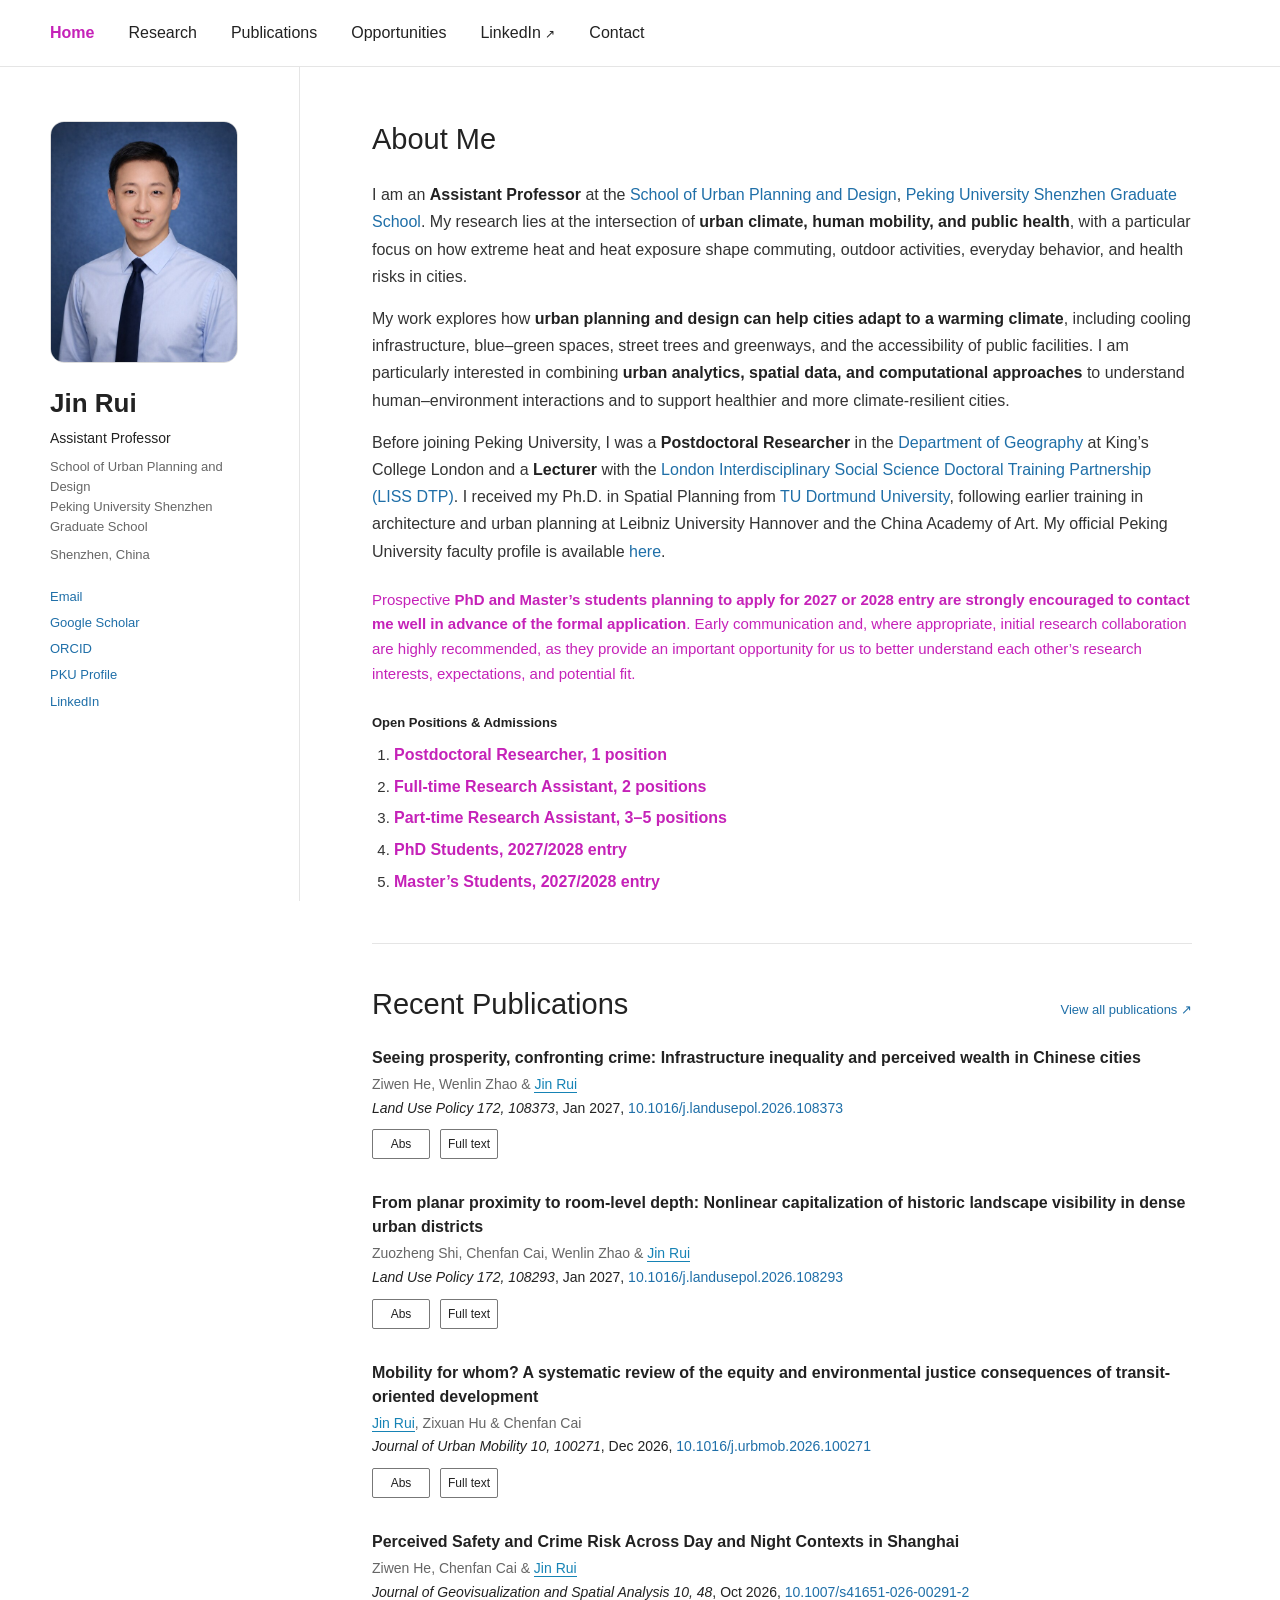
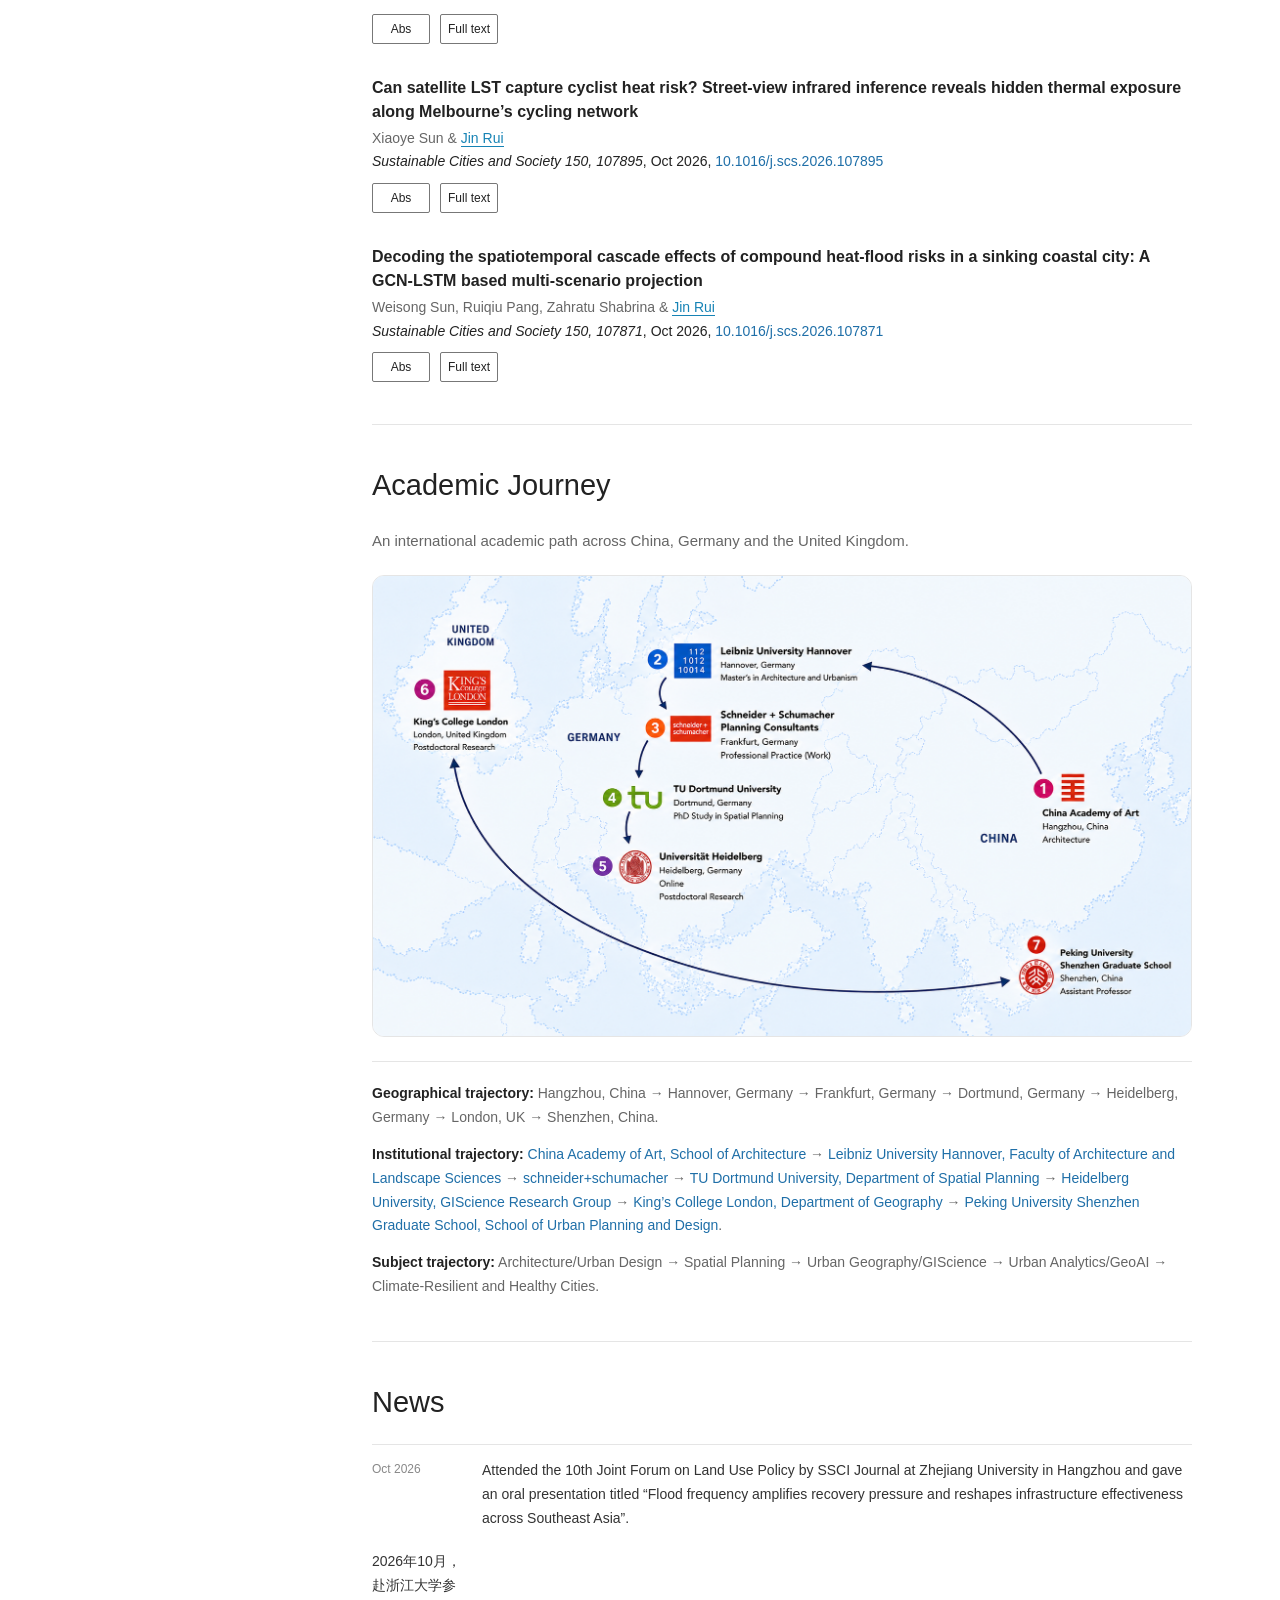
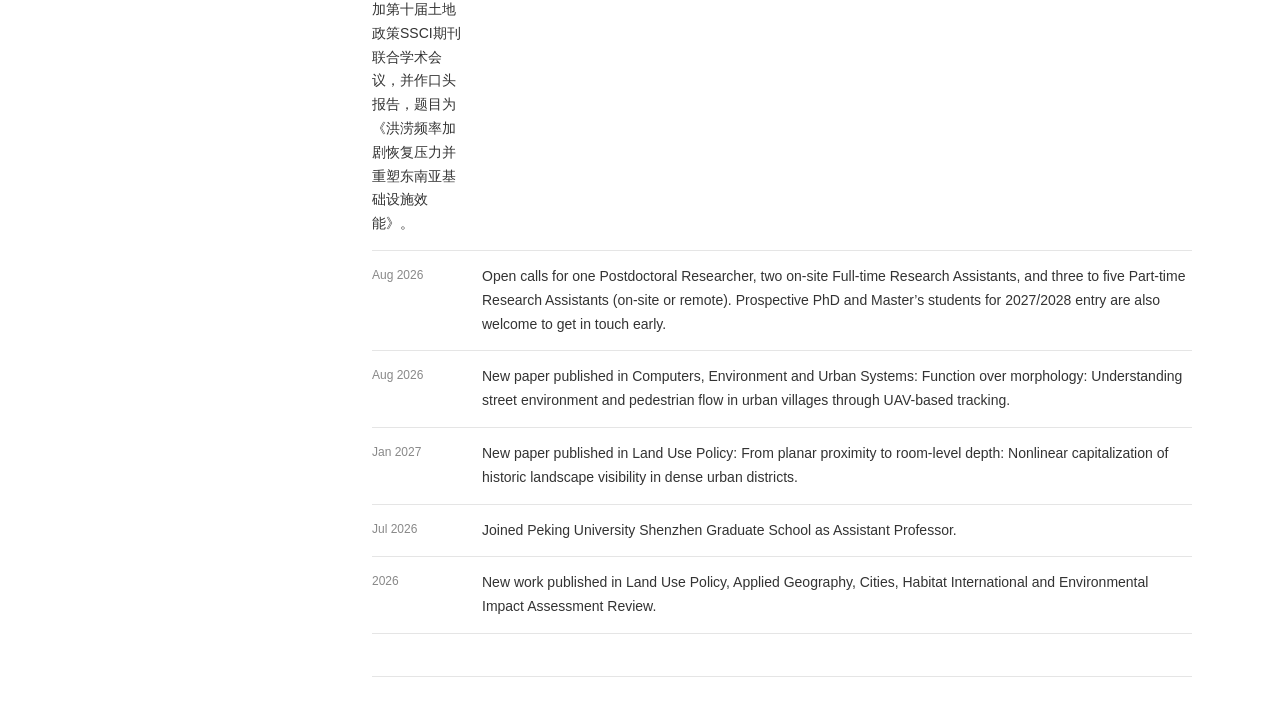
==== commit 418d8ef5: "Add bilingual news about Zhejiang University conference presentation" ====
--- a/index.html
+++ b/index.html
@@ -117,6 +117,7 @@
 <section class="content-section" id="news">
           <h2>News</h2>
                     <div class="news-list">
+            <article><time datetime="2026-10">Oct 2026</time><p lang="en">Attended the 10th Joint Forum on Land Use Policy by SSCI Journal at Zhejiang University in Hangzhou and gave an oral presentation titled &ldquo;Flood frequency amplifies recovery pressure and reshapes infrastructure effectiveness across Southeast Asia&rdquo;.</p><p lang="zh-CN">2026年10月，赴浙江大学参加第十届土地政策SSCI期刊联合学术会议，并作口头报告，题目为《洪涝频率加剧恢复压力并重塑东南亚基础设施效能》。</p></article>
             <article><time>Aug 2026</time><p>Open calls for one Postdoctoral Researcher, two on-site Full-time Research Assistants, and three to five Part-time Research Assistants (on-site or remote). Prospective PhD and Master’s students for 2027/2028 entry are also welcome to get in touch early.</p></article>
             <article><time>Aug 2026</time><p>New paper published in Computers, Environment and Urban Systems: Function over morphology: Understanding street environment and pedestrian flow in urban villages through UAV-based tracking.</p></article>
             <article><time>Jan 2027</time><p>New paper published in Land Use Policy: From planar proximity to room-level depth: Nonlinear capitalization of historic landscape visibility in dense urban districts.</p></article>
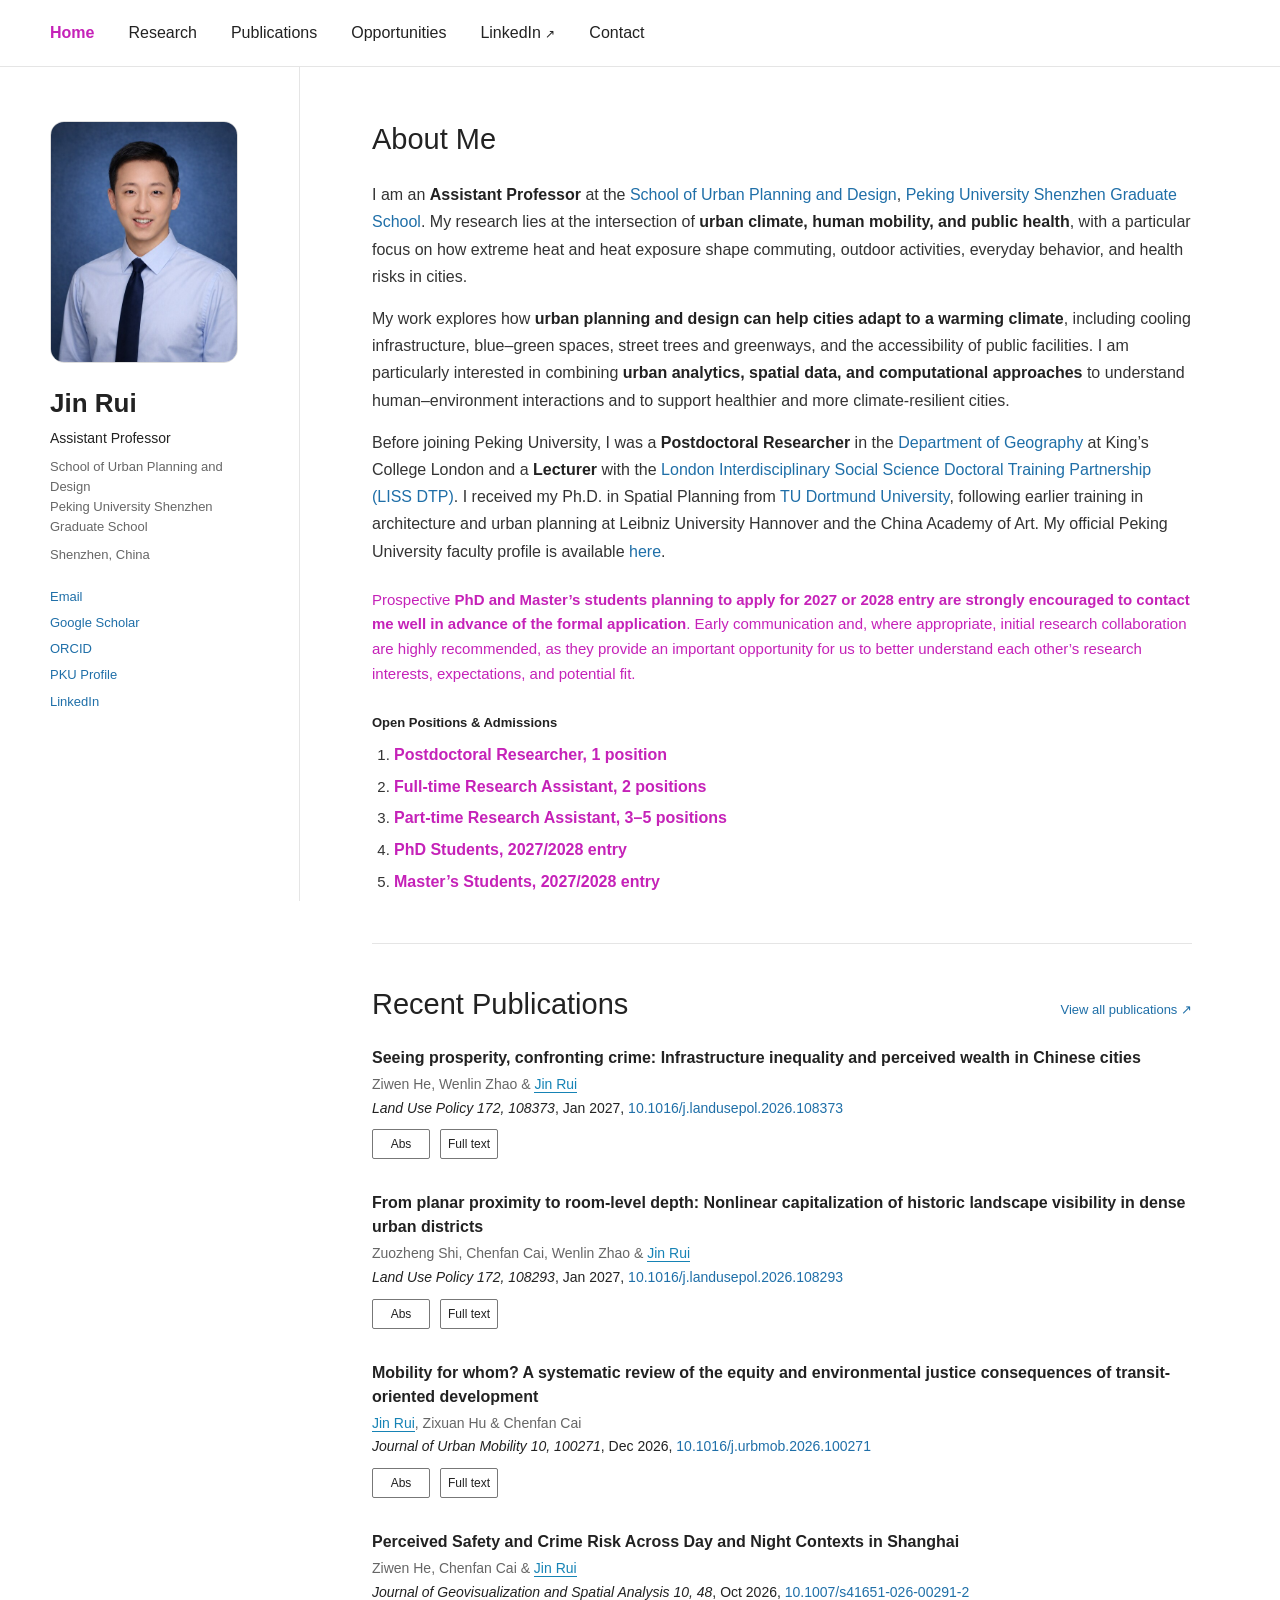
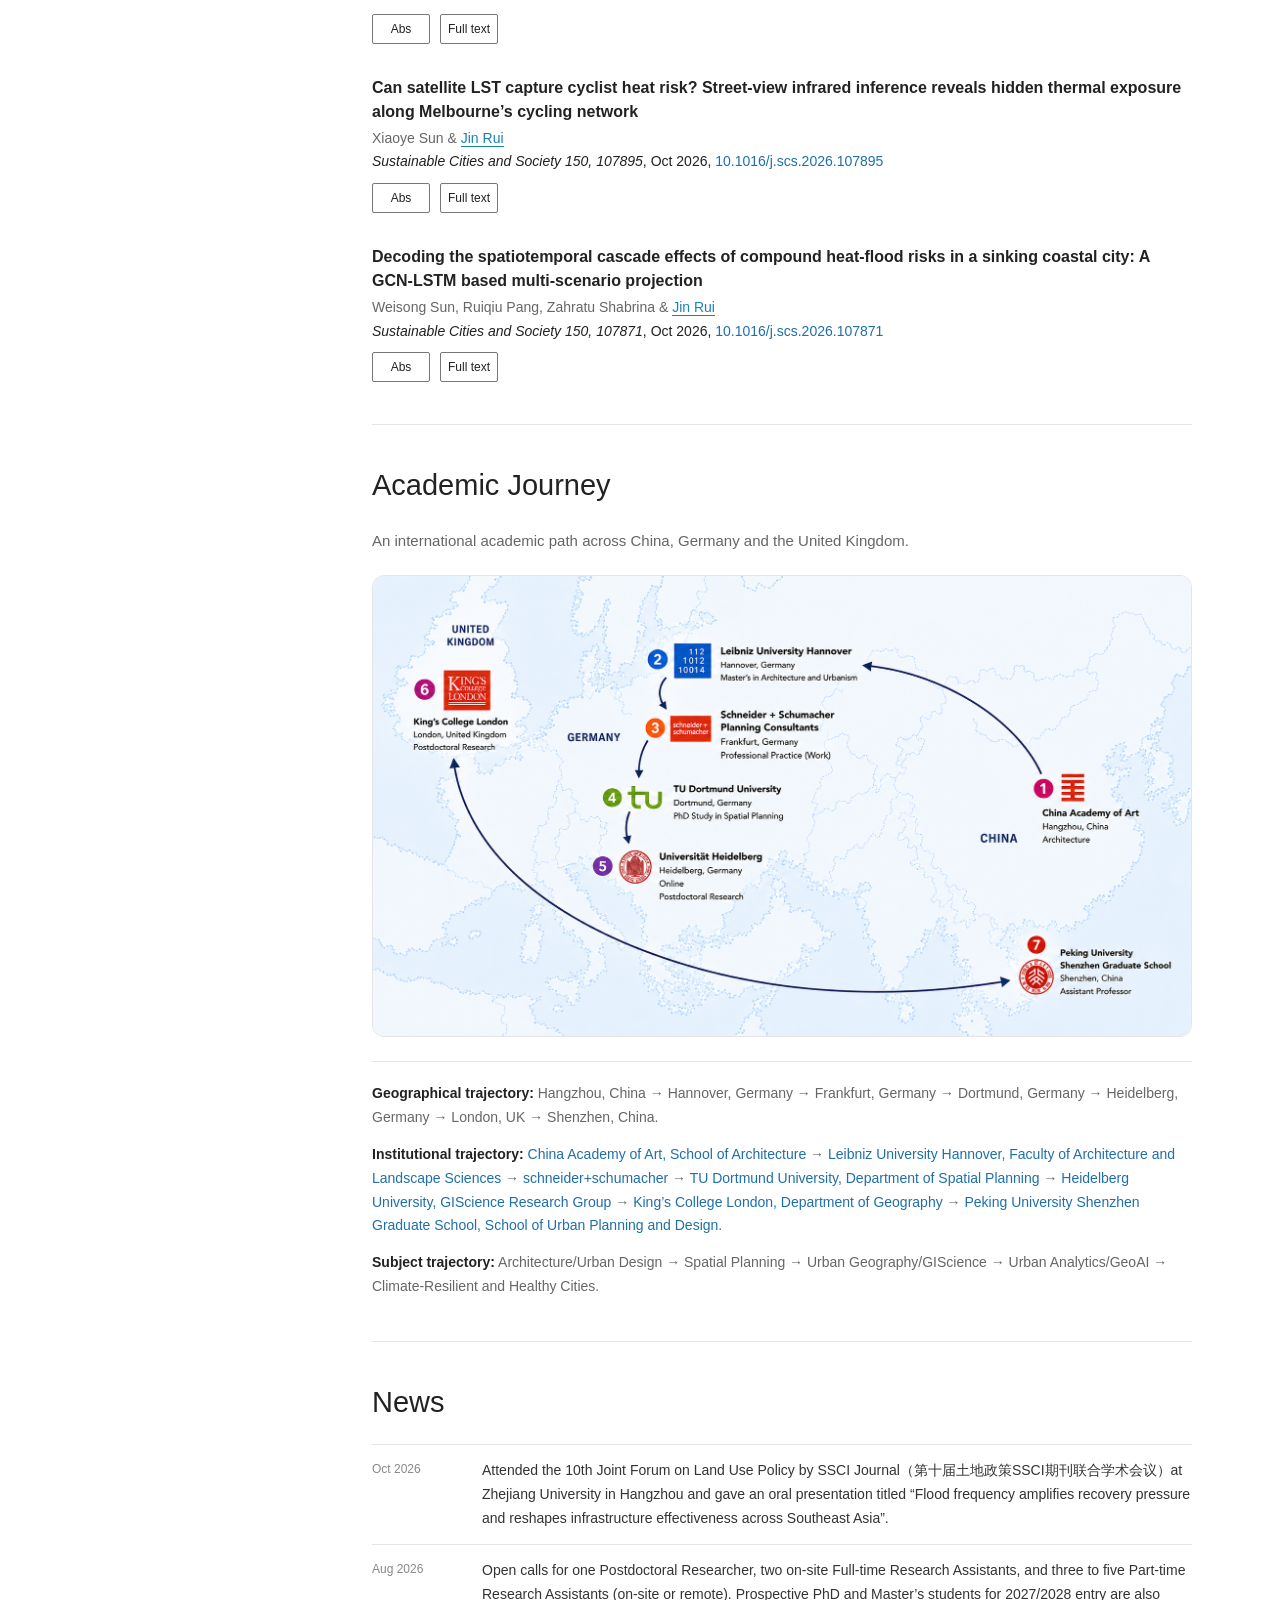
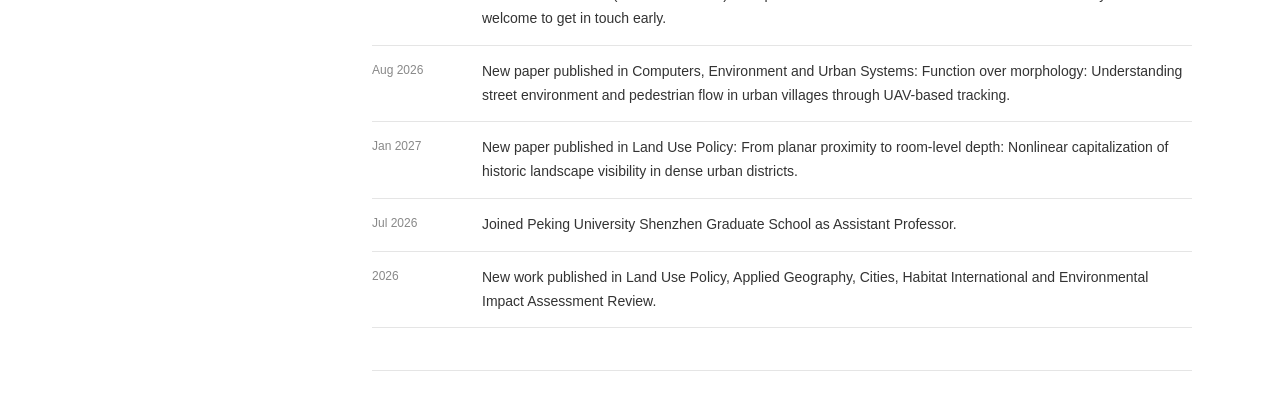
==== commit 97d2124a: "Keep conference news in one English paragraph with Chinese conference name" ====
--- a/index.html
+++ b/index.html
@@ -117,7 +117,7 @@
 <section class="content-section" id="news">
           <h2>News</h2>
                     <div class="news-list">
-            <article><time datetime="2026-10">Oct 2026</time><p lang="en">Attended the 10th Joint Forum on Land Use Policy by SSCI Journal at Zhejiang University in Hangzhou and gave an oral presentation titled &ldquo;Flood frequency amplifies recovery pressure and reshapes infrastructure effectiveness across Southeast Asia&rdquo;.</p><p lang="zh-CN">2026年10月，赴浙江大学参加第十届土地政策SSCI期刊联合学术会议，并作口头报告，题目为《洪涝频率加剧恢复压力并重塑东南亚基础设施效能》。</p></article>
+            <article><time datetime="2026-10">Oct 2026</time><p lang="en">Attended the 10th Joint Forum on Land Use Policy by SSCI Journal（第十届土地政策SSCI期刊联合学术会议）at Zhejiang University in Hangzhou and gave an oral presentation titled &ldquo;Flood frequency amplifies recovery pressure and reshapes infrastructure effectiveness across Southeast Asia&rdquo;.</p></article>
             <article><time>Aug 2026</time><p>Open calls for one Postdoctoral Researcher, two on-site Full-time Research Assistants, and three to five Part-time Research Assistants (on-site or remote). Prospective PhD and Master’s students for 2027/2028 entry are also welcome to get in touch early.</p></article>
             <article><time>Aug 2026</time><p>New paper published in Computers, Environment and Urban Systems: Function over morphology: Understanding street environment and pedestrian flow in urban villages through UAV-based tracking.</p></article>
             <article><time>Jan 2027</time><p>New paper published in Land Use Policy: From planar proximity to room-level depth: Nonlinear capitalization of historic landscape visibility in dense urban districts.</p></article>
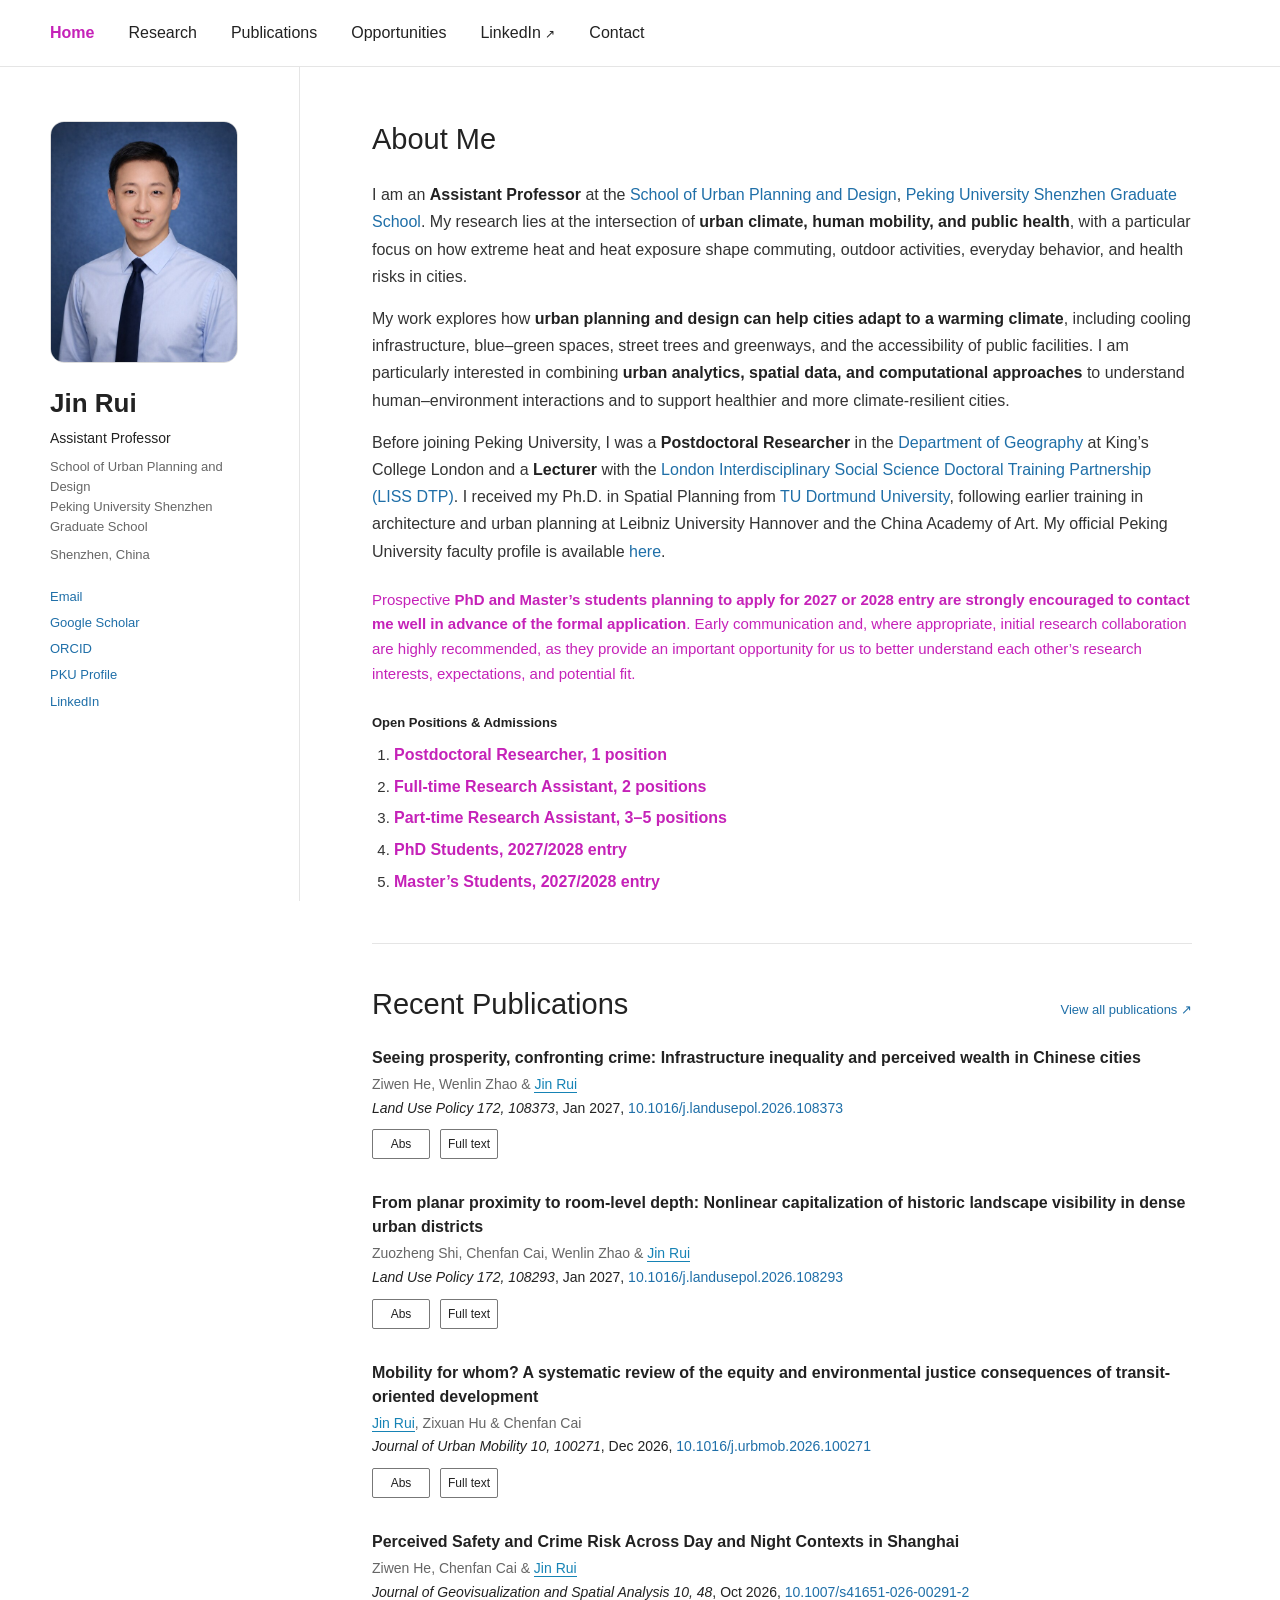
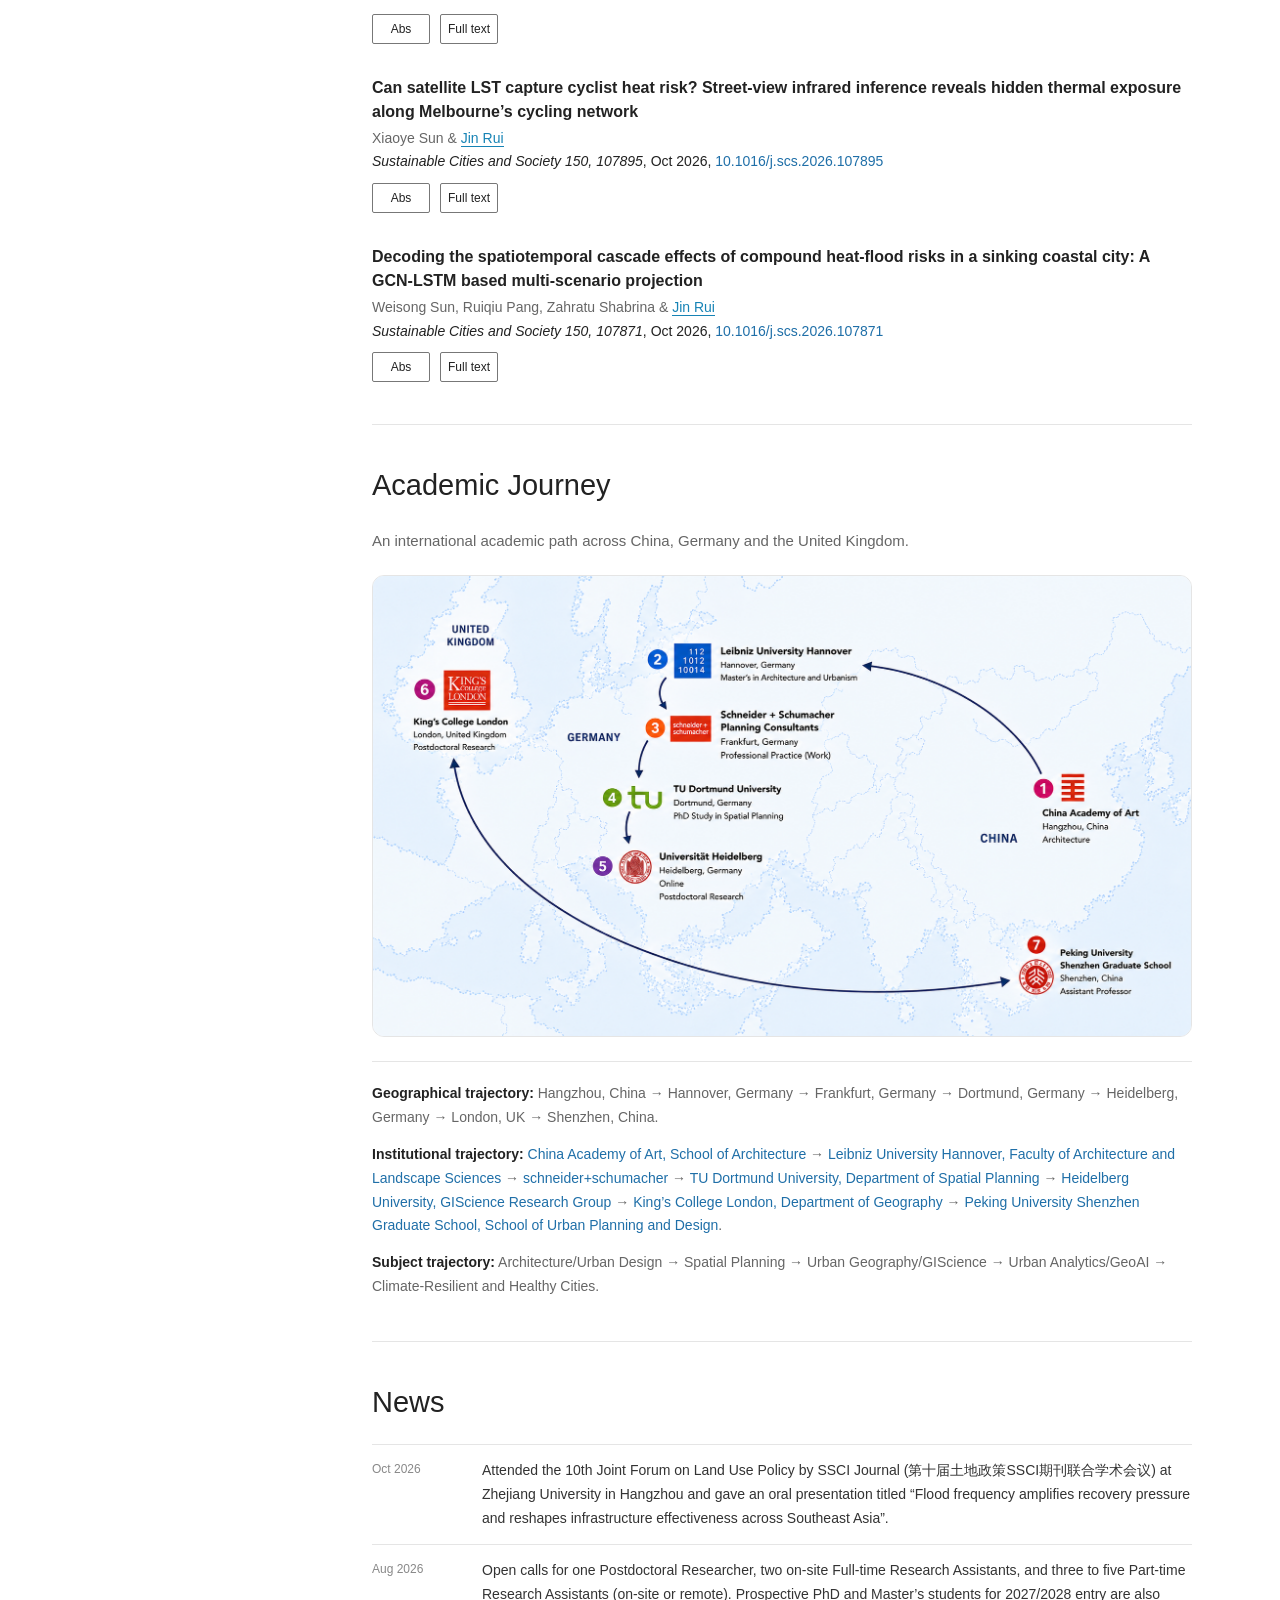
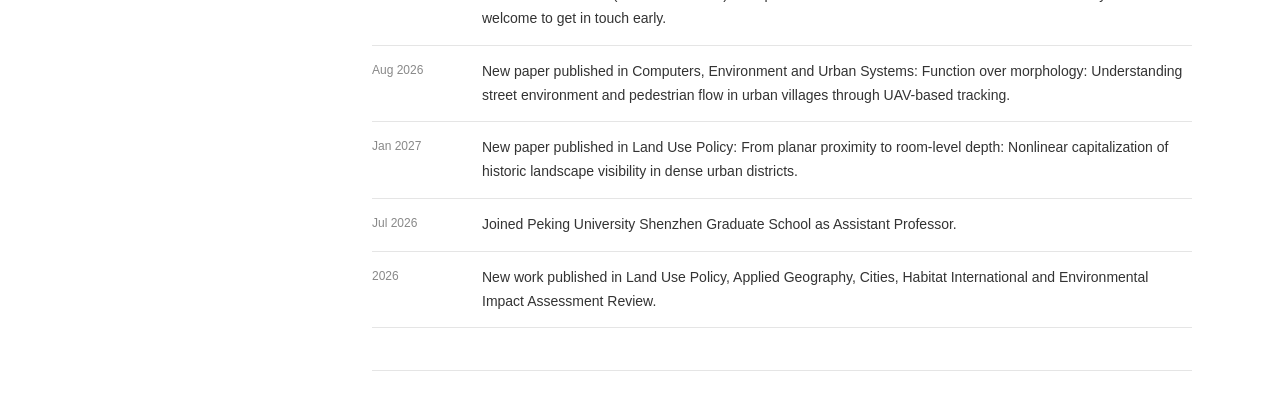
==== commit 2fbad2f0: "Use consistent spacing around the inline Chinese conference name" ====
--- a/index.html
+++ b/index.html
@@ -117,7 +117,7 @@
 <section class="content-section" id="news">
           <h2>News</h2>
                     <div class="news-list">
-            <article><time datetime="2026-10">Oct 2026</time><p lang="en">Attended the 10th Joint Forum on Land Use Policy by SSCI Journal（第十届土地政策SSCI期刊联合学术会议）at Zhejiang University in Hangzhou and gave an oral presentation titled &ldquo;Flood frequency amplifies recovery pressure and reshapes infrastructure effectiveness across Southeast Asia&rdquo;.</p></article>
+            <article><time datetime="2026-10">Oct 2026</time><p lang="en">Attended the 10th Joint Forum on Land Use Policy by SSCI Journal (第十届土地政策SSCI期刊联合学术会议) at Zhejiang University in Hangzhou and gave an oral presentation titled &ldquo;Flood frequency amplifies recovery pressure and reshapes infrastructure effectiveness across Southeast Asia&rdquo;.</p></article>
             <article><time>Aug 2026</time><p>Open calls for one Postdoctoral Researcher, two on-site Full-time Research Assistants, and three to five Part-time Research Assistants (on-site or remote). Prospective PhD and Master’s students for 2027/2028 entry are also welcome to get in touch early.</p></article>
             <article><time>Aug 2026</time><p>New paper published in Computers, Environment and Urban Systems: Function over morphology: Understanding street environment and pedestrian flow in urban villages through UAV-based tracking.</p></article>
             <article><time>Jan 2027</time><p>New paper published in Land Use Policy: From planar proximity to room-level depth: Nonlinear capitalization of historic landscape visibility in dense urban districts.</p></article>
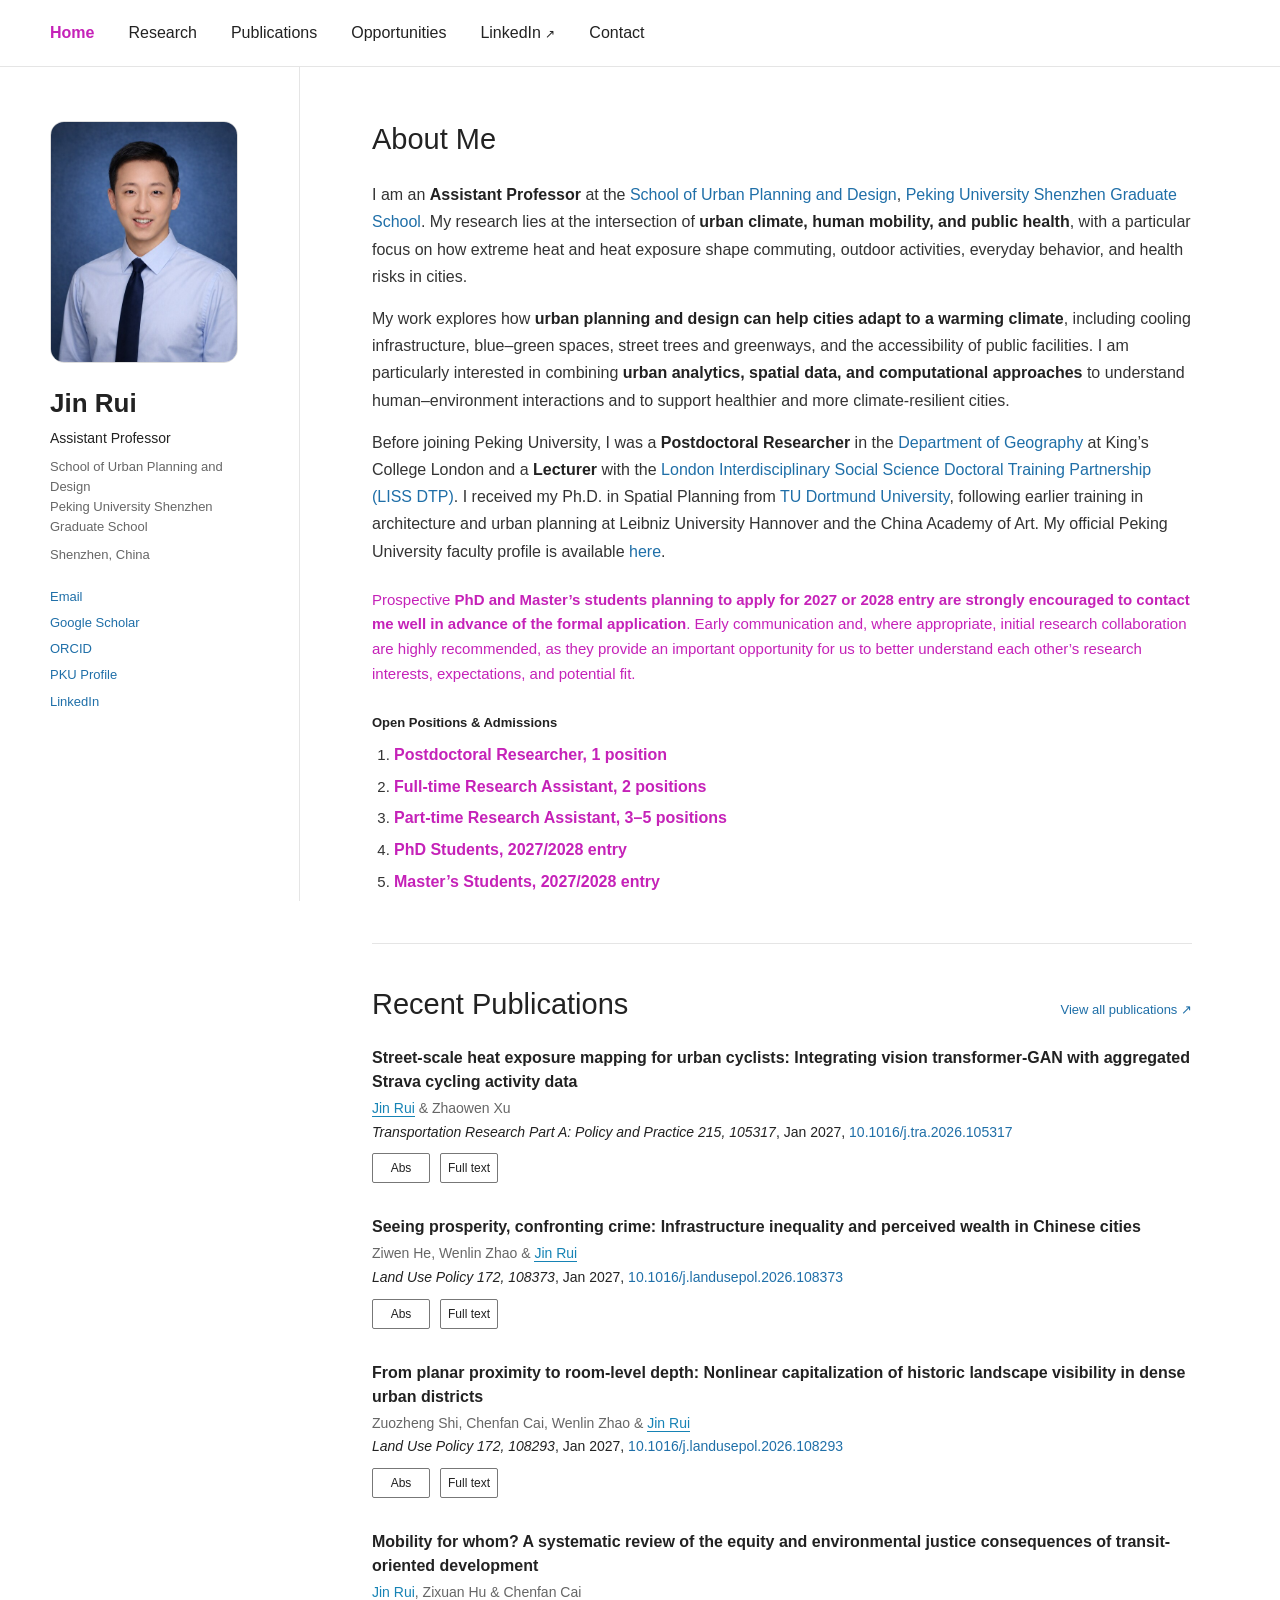
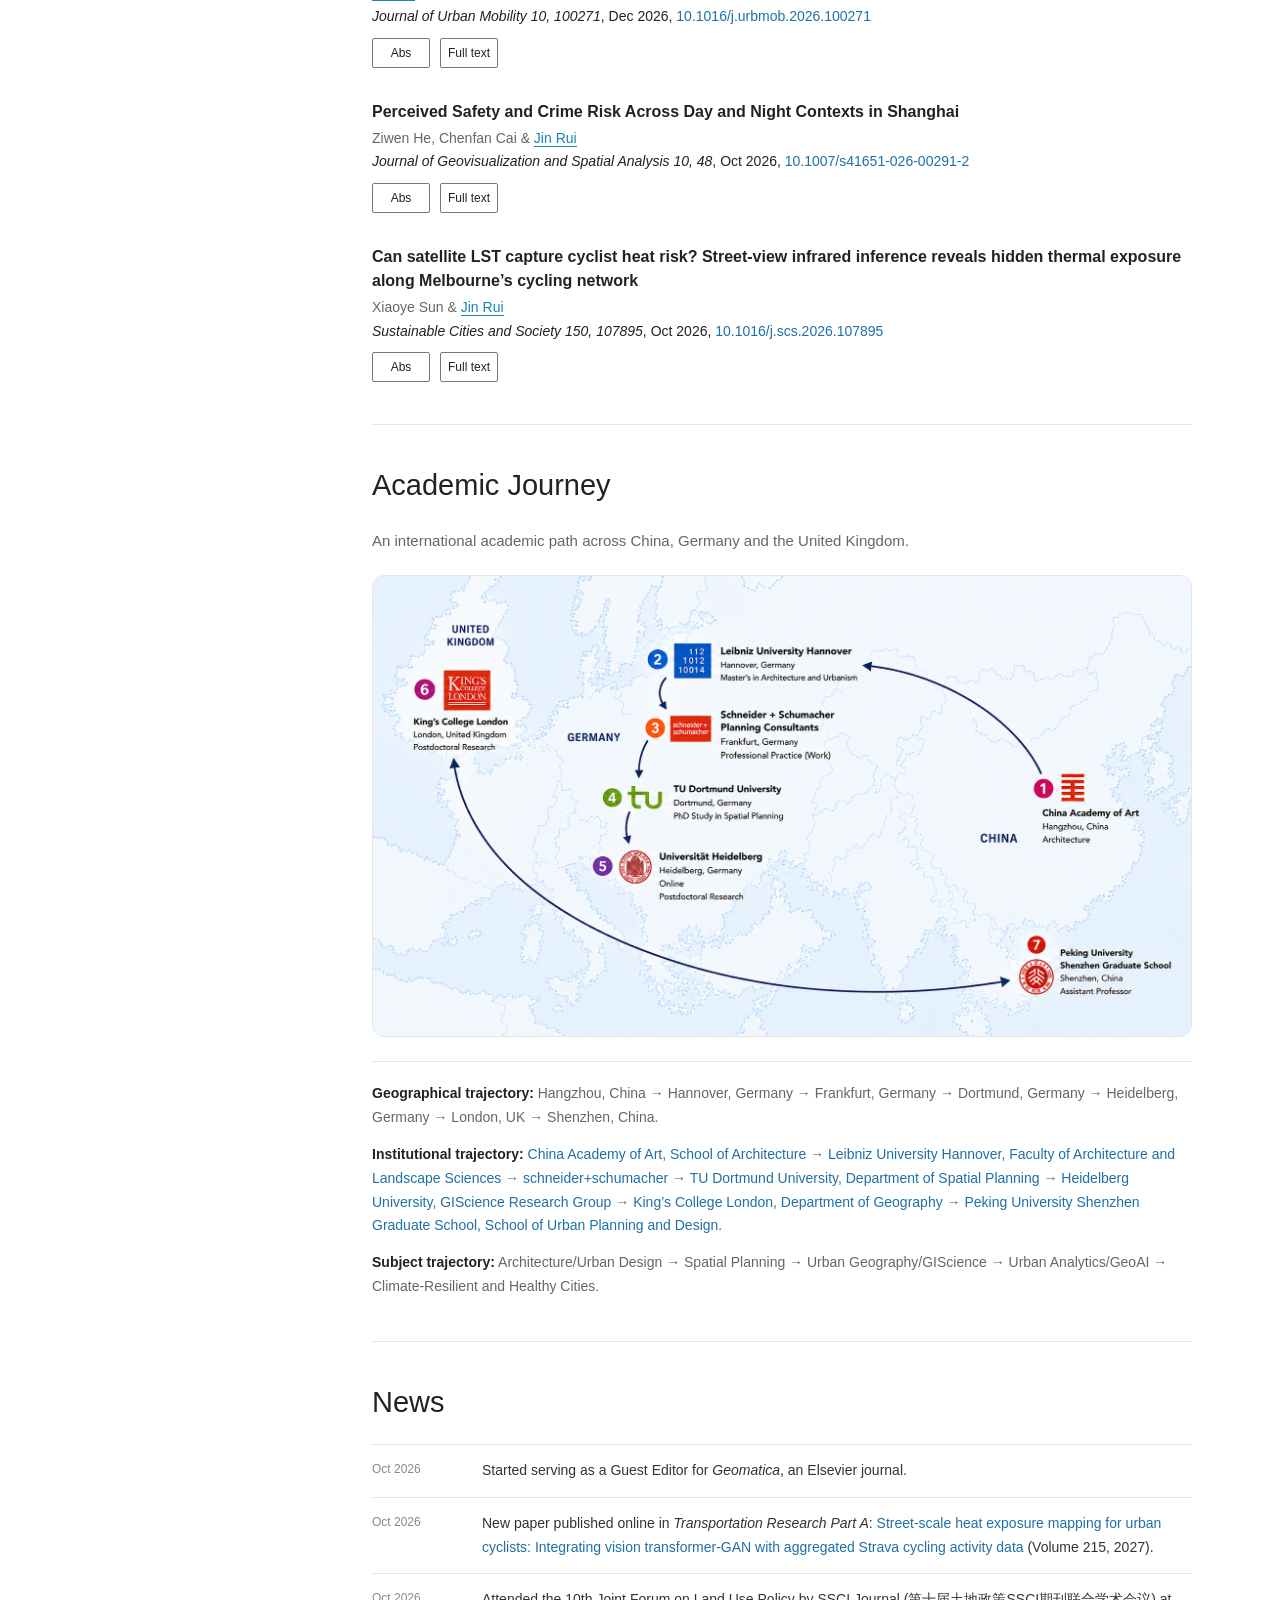
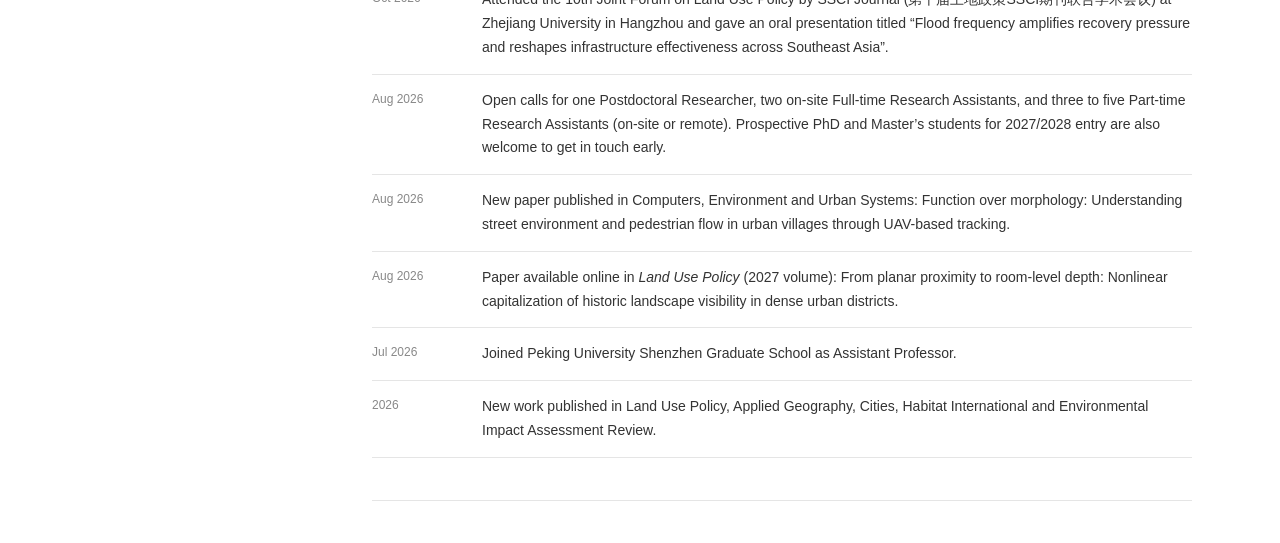
==== commit 90889c58: "Update recent publications and October 2026 guest editor news" ====
--- a/index.html
+++ b/index.html
@@ -12,7 +12,7 @@
   <title>Jin Rui | Urban Climate and GeoAI</title>
   <link rel="icon" href="/assets/favicon.svg" type="image/svg+xml">
   <link rel="stylesheet" href="/styles.css?v=20260828-3">
-  <script src="/script.js?v=20261020-1" defer></script>
+  <script src="/script.js?v=20261028-1" defer></script>
 </head>
 <body>
   <div id="top">
@@ -64,6 +64,12 @@
   </div>
   <div class="publication-list">
     <article>
+      <p class="publication-title"><button type="button" data-publication="street-scale-cyclist-heat-exposure">Street-scale heat exposure mapping for urban cyclists: Integrating vision transformer-GAN with aggregated Strava cycling activity data</button></p>
+      <p class="publication-authors"><a href="https://scholar.google.com/citations?user=DCsYsa0AAAAJ&amp;hl=en" target="_blank" rel="noreferrer">Jin Rui</a> &amp; Zhaowen Xu</p>
+      <p class="publication-venue"><em>Transportation Research Part A: Policy and Practice 215, 105317</em>, Jan 2027, <a href="https://doi.org/10.1016/j.tra.2026.105317" target="_blank" rel="noreferrer">10.1016/j.tra.2026.105317</a></p>
+      <div class="publication-actions" aria-label="Publication links"><button type="button" data-publication="street-scale-cyclist-heat-exposure">Abs</button><a href="https://doi.org/10.1016/j.tra.2026.105317" target="_blank" rel="noreferrer">Full text</a></div>
+    </article>
+    <article>
       <p class="publication-title"><button type="button" data-publication="seeing-prosperity-crime">Seeing prosperity, confronting crime: Infrastructure inequality and perceived wealth in Chinese cities</button></p>
       <p class="publication-authors">Ziwen He, Wenlin Zhao &amp; <a href="https://scholar.google.com/citations?user=DCsYsa0AAAAJ&amp;hl=en" target="_blank" rel="noreferrer">Jin Rui</a></p>
       <p class="publication-venue"><em>Land Use Policy 172, 108373</em>, Jan 2027, <a href="https://doi.org/10.1016/j.landusepol.2026.108373" target="_blank" rel="noreferrer">10.1016/j.landusepol.2026.108373</a></p>
@@ -93,12 +99,6 @@
       <p class="publication-venue"><em>Sustainable Cities and Society 150, 107895</em>, Oct 2026, <a href="https://doi.org/10.1016/j.scs.2026.107895" target="_blank" rel="noreferrer">10.1016/j.scs.2026.107895</a></p>
       <div class="publication-actions" aria-label="Publication links"><button type="button" data-publication="melbourne-cyclist-heat">Abs</button><a href="https://doi.org/10.1016/j.scs.2026.107895" target="_blank" rel="noreferrer">Full text</a></div>
     </article>
-    <article>
-      <p class="publication-title"><button type="button" data-publication="compound-heat-flood-cascades">Decoding the spatiotemporal cascade effects of compound heat-flood risks in a sinking coastal city: A GCN-LSTM based multi-scenario projection</button></p>
-      <p class="publication-authors">Weisong Sun, Ruiqiu Pang, Zahratu Shabrina &amp; <a href="https://scholar.google.com/citations?user=DCsYsa0AAAAJ&amp;hl=en" target="_blank" rel="noreferrer">Jin Rui</a></p>
-      <p class="publication-venue"><em>Sustainable Cities and Society 150, 107871</em>, Oct 2026, <a href="https://doi.org/10.1016/j.scs.2026.107871" target="_blank" rel="noreferrer">10.1016/j.scs.2026.107871</a></p>
-      <div class="publication-actions" aria-label="Publication links"><button type="button" data-publication="compound-heat-flood-cascades">Abs</button><a href="https://doi.org/10.1016/j.scs.2026.107871" target="_blank" rel="noreferrer">Full text</a></div>
-    </article>
   </div>
 </section>
 
@@ -117,10 +117,12 @@
 <section class="content-section" id="news">
           <h2>News</h2>
                     <div class="news-list">
+            <article><time datetime="2026-10">Oct 2026</time><p>Started serving as a Guest Editor for <em>Geomatica</em>, an Elsevier journal.</p></article>
+            <article><time datetime="2026-10">Oct 2026</time><p>New paper published online in <em>Transportation Research Part A</em>: <a href="https://doi.org/10.1016/j.tra.2026.105317" target="_blank" rel="noreferrer">Street-scale heat exposure mapping for urban cyclists: Integrating vision transformer-GAN with aggregated Strava cycling activity data</a> (Volume 215, 2027).</p></article>
             <article><time datetime="2026-10">Oct 2026</time><p lang="en">Attended the 10th Joint Forum on Land Use Policy by SSCI Journal (第十届土地政策SSCI期刊联合学术会议) at Zhejiang University in Hangzhou and gave an oral presentation titled &ldquo;Flood frequency amplifies recovery pressure and reshapes infrastructure effectiveness across Southeast Asia&rdquo;.</p></article>
             <article><time>Aug 2026</time><p>Open calls for one Postdoctoral Researcher, two on-site Full-time Research Assistants, and three to five Part-time Research Assistants (on-site or remote). Prospective PhD and Master’s students for 2027/2028 entry are also welcome to get in touch early.</p></article>
             <article><time>Aug 2026</time><p>New paper published in Computers, Environment and Urban Systems: Function over morphology: Understanding street environment and pedestrian flow in urban villages through UAV-based tracking.</p></article>
-            <article><time>Jan 2027</time><p>New paper published in Land Use Policy: From planar proximity to room-level depth: Nonlinear capitalization of historic landscape visibility in dense urban districts.</p></article>
+            <article><time datetime="2026-08">Aug 2026</time><p>Paper available online in <em>Land Use Policy</em> (2027 volume): From planar proximity to room-level depth: Nonlinear capitalization of historic landscape visibility in dense urban districts.</p></article>
             <article><time>Jul 2026</time><p>Joined Peking University Shenzhen Graduate School as Assistant Professor.</p></article>
             <article><time>2026</time><p>New work published in Land Use Policy, Applied Geography, Cities, Habitat International and Environmental Impact Assessment Review.</p></article>
           </div>
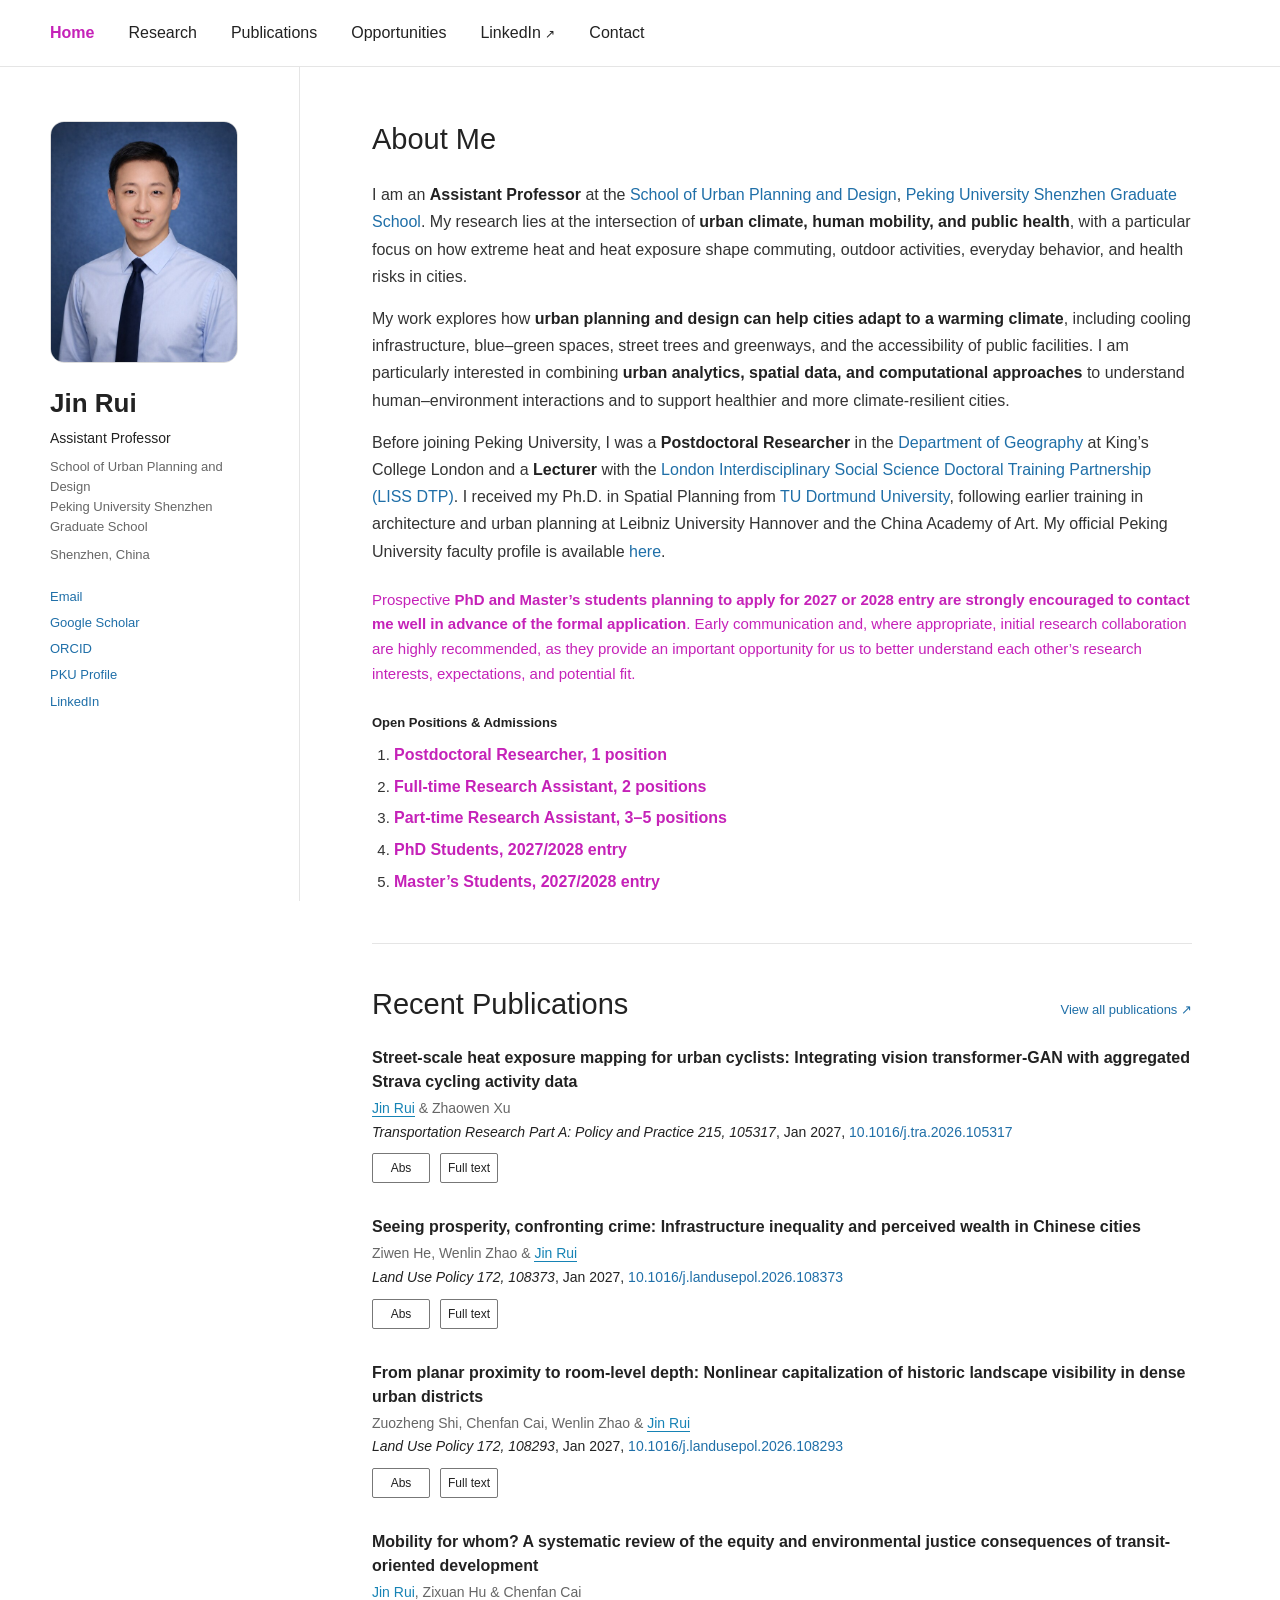
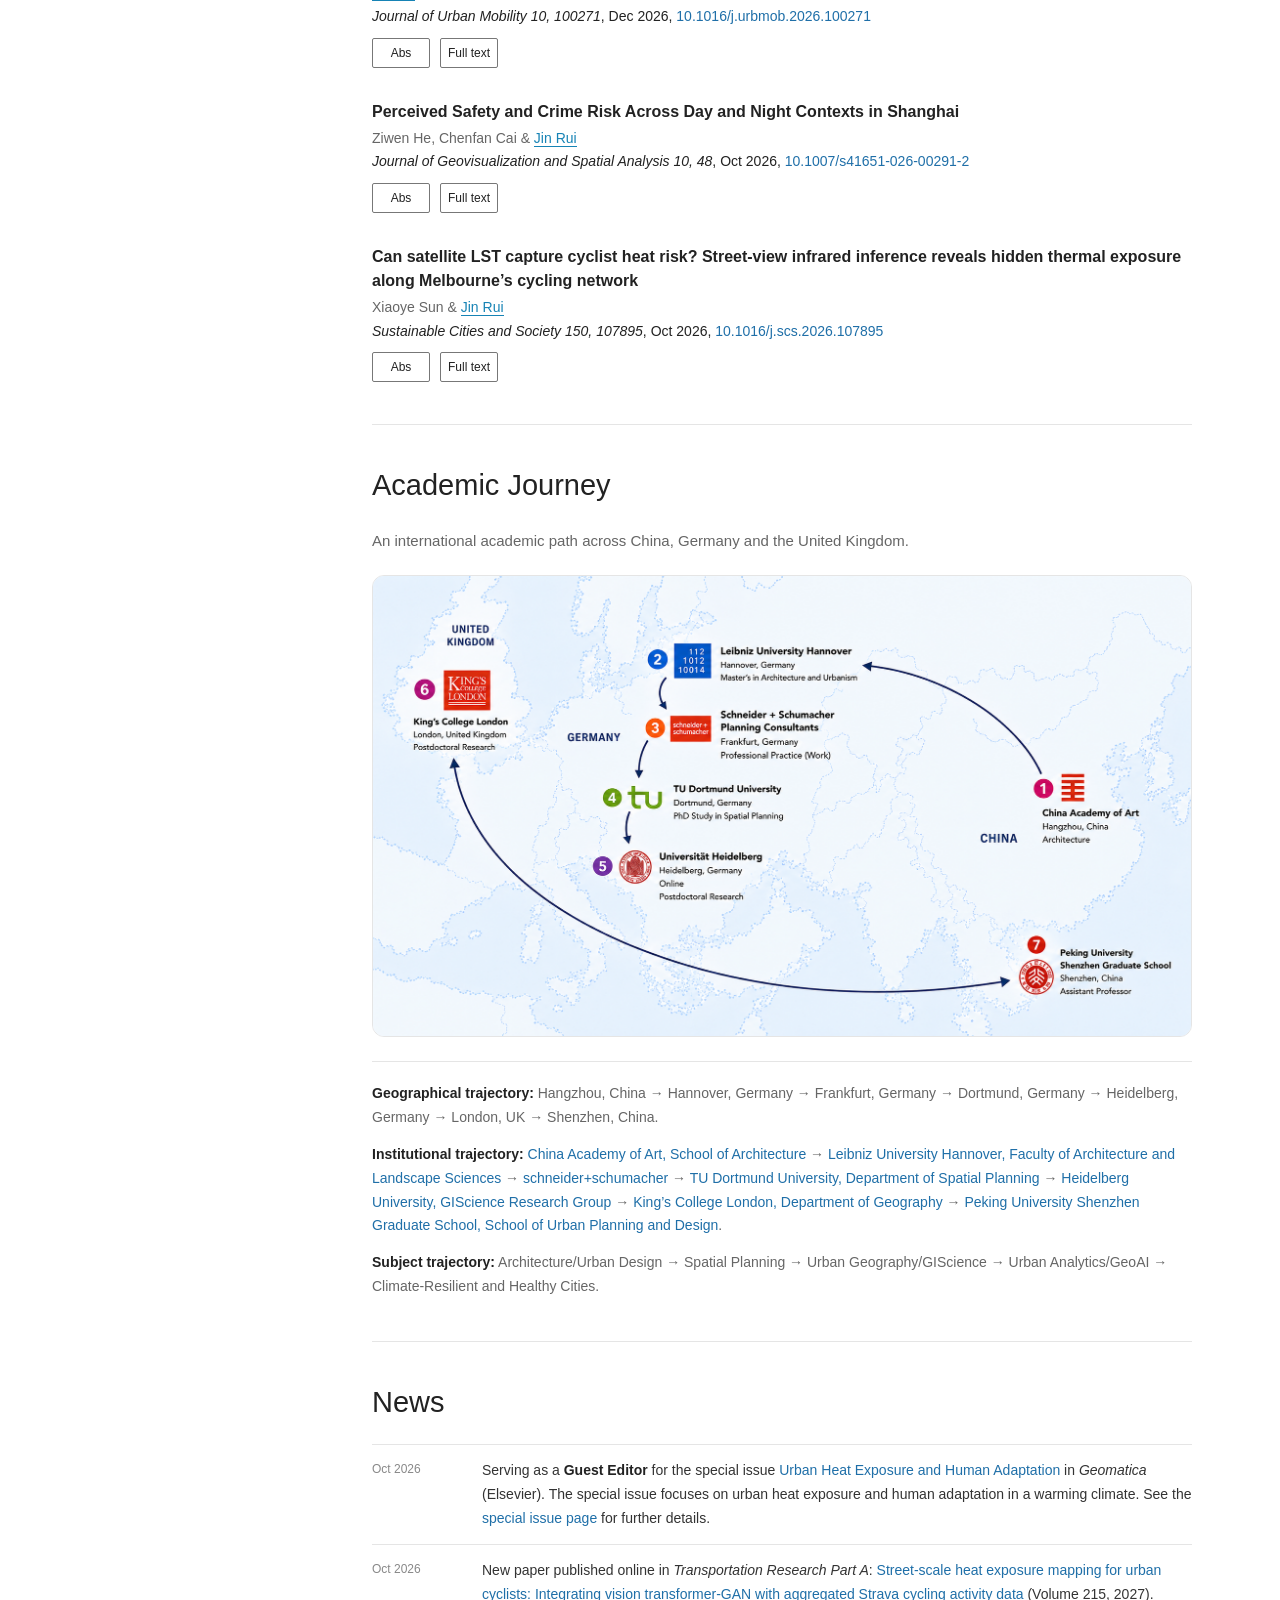
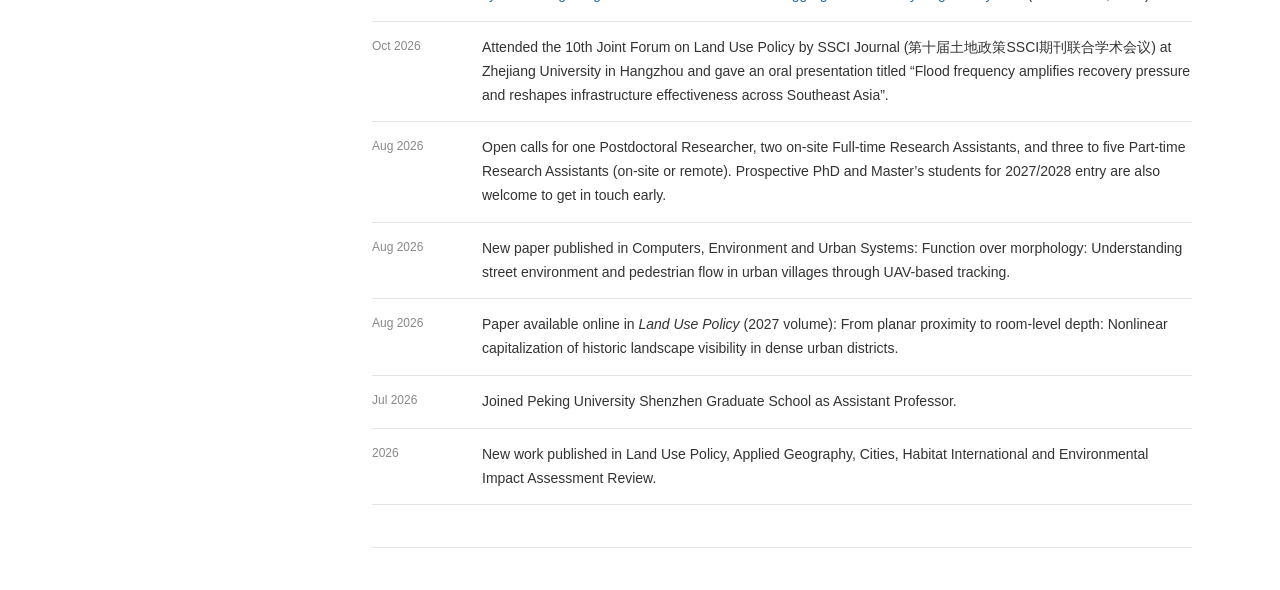
==== commit d4ecda4d: "Expand guest editor news with special issue title and link" ====
--- a/index.html
+++ b/index.html
@@ -117,7 +117,7 @@
 <section class="content-section" id="news">
           <h2>News</h2>
                     <div class="news-list">
-            <article><time datetime="2026-10">Oct 2026</time><p>Started serving as a Guest Editor for <em>Geomatica</em>, an Elsevier journal.</p></article>
+            <article><time datetime="2026-10">Oct 2026</time><p>Serving as a <strong>Guest Editor</strong> for the special issue <a href="https://www.sciencedirect.com/special-issue/338574/urban-heat-exposure-and-human-adaptation" target="_blank" rel="noreferrer">Urban Heat Exposure and Human Adaptation</a> in <em>Geomatica</em> (Elsevier). The special issue focuses on urban heat exposure and human adaptation in a warming climate. See the <a href="https://www.sciencedirect.com/special-issue/338574/urban-heat-exposure-and-human-adaptation" target="_blank" rel="noreferrer">special issue page</a> for further details.</p></article>
             <article><time datetime="2026-10">Oct 2026</time><p>New paper published online in <em>Transportation Research Part A</em>: <a href="https://doi.org/10.1016/j.tra.2026.105317" target="_blank" rel="noreferrer">Street-scale heat exposure mapping for urban cyclists: Integrating vision transformer-GAN with aggregated Strava cycling activity data</a> (Volume 215, 2027).</p></article>
             <article><time datetime="2026-10">Oct 2026</time><p lang="en">Attended the 10th Joint Forum on Land Use Policy by SSCI Journal (第十届土地政策SSCI期刊联合学术会议) at Zhejiang University in Hangzhou and gave an oral presentation titled &ldquo;Flood frequency amplifies recovery pressure and reshapes infrastructure effectiveness across Southeast Asia&rdquo;.</p></article>
             <article><time>Aug 2026</time><p>Open calls for one Postdoctoral Researcher, two on-site Full-time Research Assistants, and three to five Part-time Research Assistants (on-site or remote). Prospective PhD and Master’s students for 2027/2028 entry are also welcome to get in touch early.</p></article>
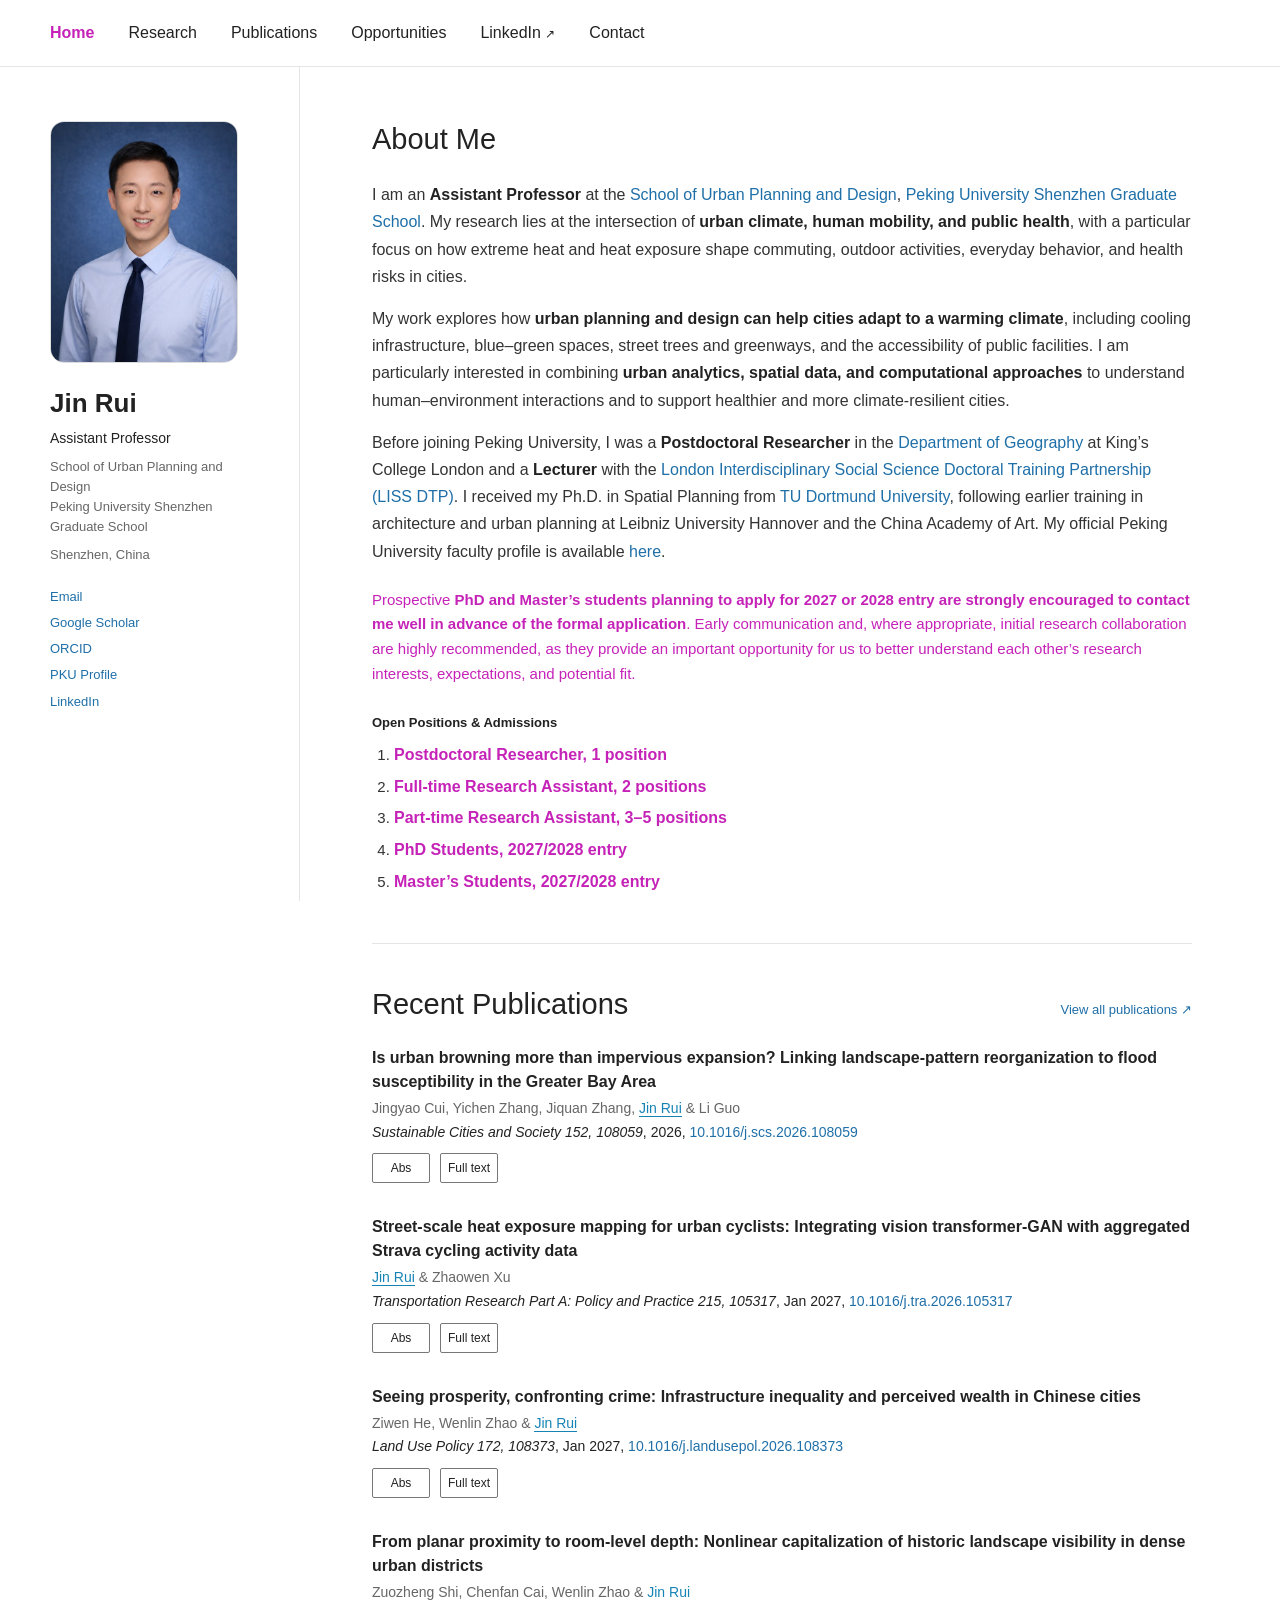
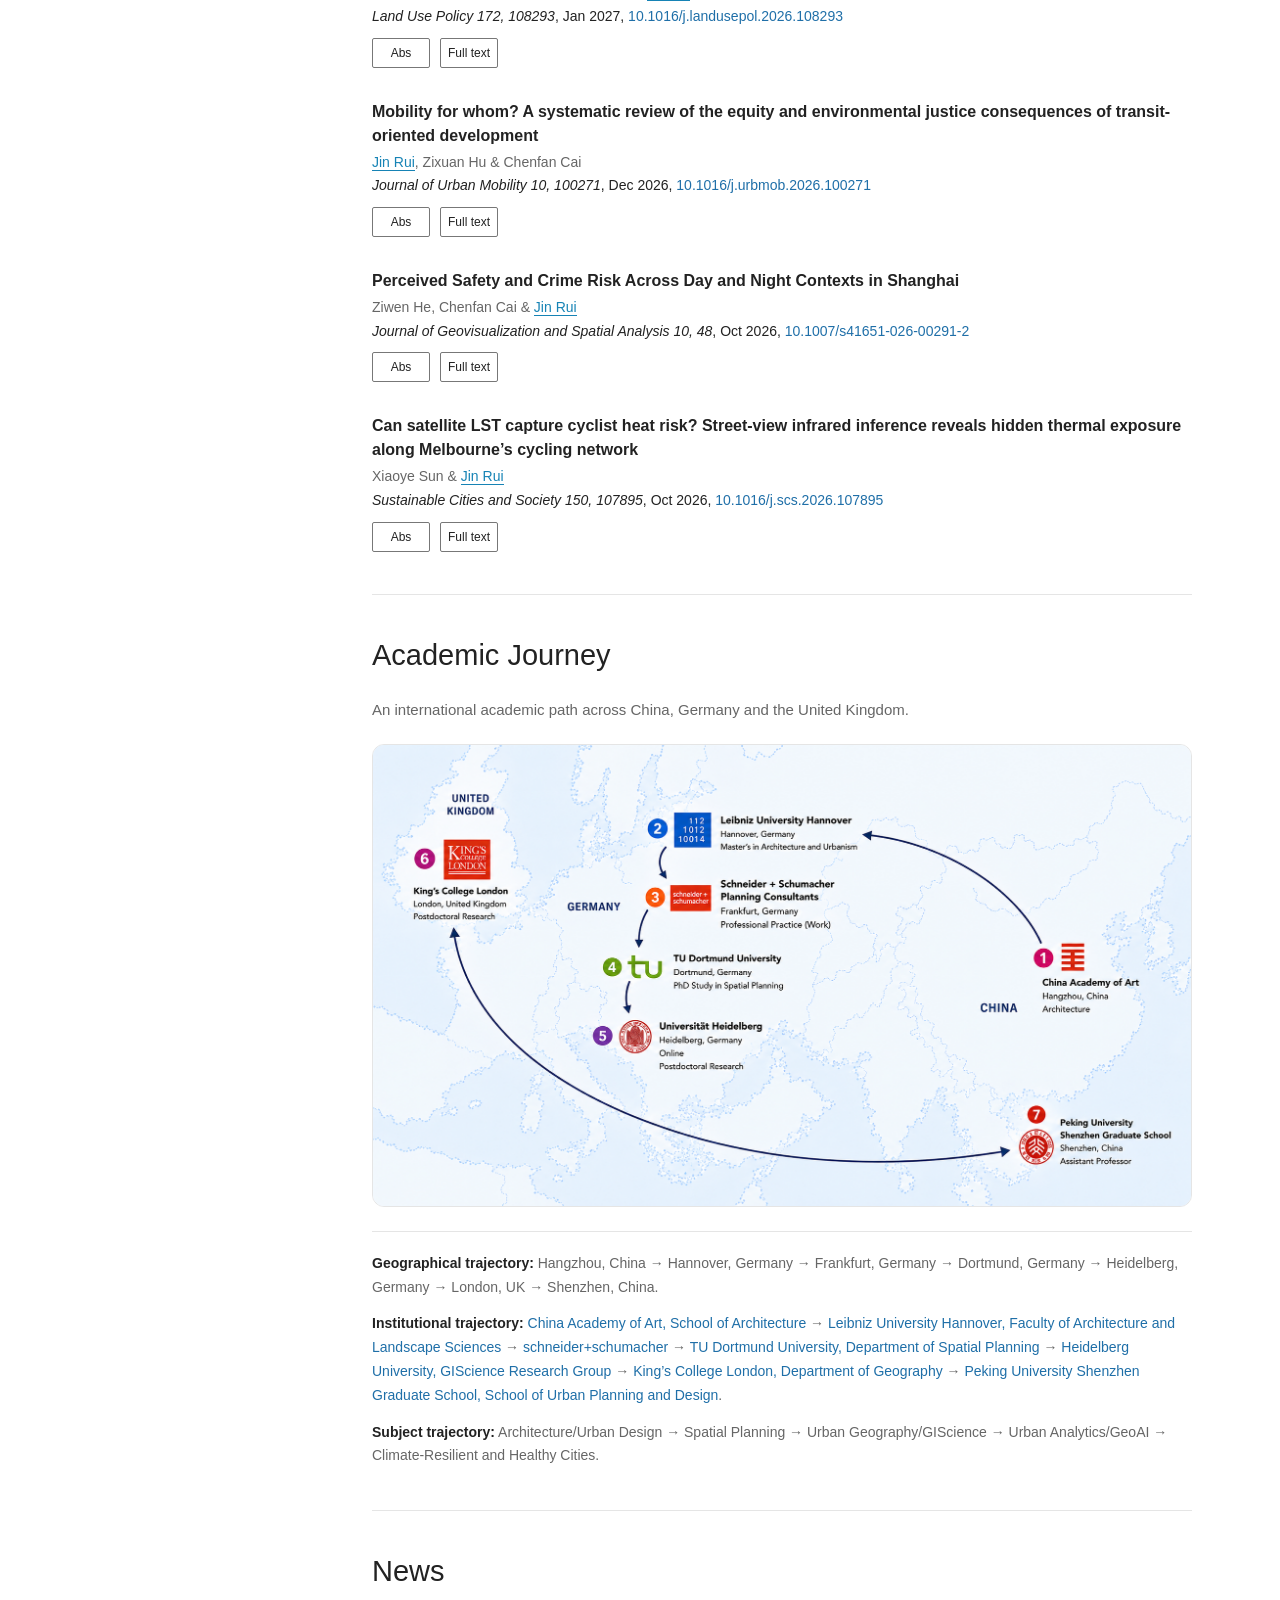
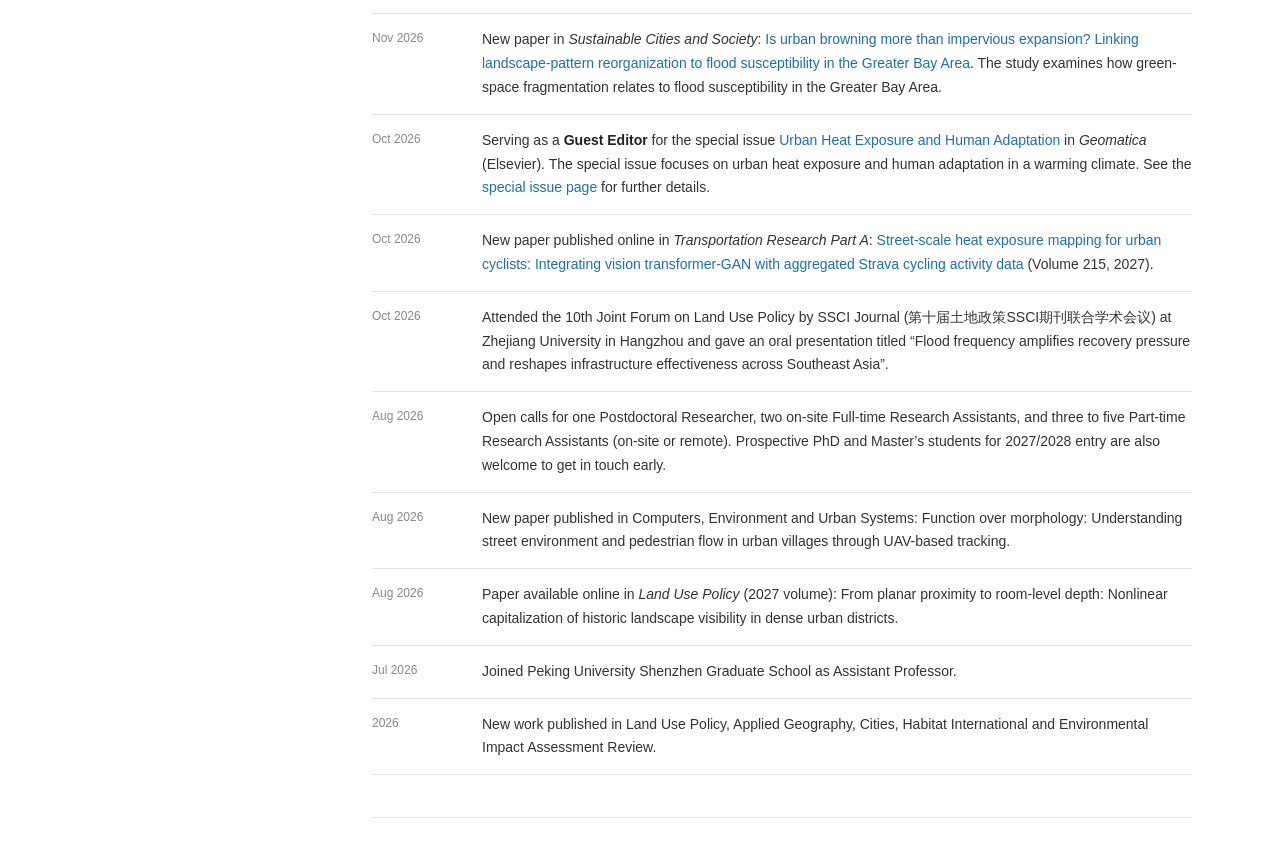
==== commit af8254a4: "Feature urban browning paper on homepage" ====
--- a/index.html
+++ b/index.html
@@ -64,6 +64,12 @@
   </div>
   <div class="publication-list">
     <article>
+      <p class="publication-title"><button type="button" data-publication="urban-browning-flood-susceptibility">Is urban browning more than impervious expansion? Linking landscape-pattern reorganization to flood susceptibility in the Greater Bay Area</button></p>
+      <p class="publication-authors">Jingyao Cui, Yichen Zhang, Jiquan Zhang, <a href="https://scholar.google.com/citations?user=DCsYsa0AAAAJ&amp;hl=en" target="_blank" rel="noreferrer">Jin Rui</a> &amp; Li Guo</p>
+      <p class="publication-venue"><em>Sustainable Cities and Society 152, 108059</em>, 2026, <a href="https://doi.org/10.1016/j.scs.2026.108059" target="_blank" rel="noreferrer">10.1016/j.scs.2026.108059</a></p>
+      <div class="publication-actions" aria-label="Publication links"><button type="button" data-publication="urban-browning-flood-susceptibility">Abs</button><a href="https://doi.org/10.1016/j.scs.2026.108059" target="_blank" rel="noreferrer">Full text</a></div>
+    </article>
+    <article>
       <p class="publication-title"><button type="button" data-publication="street-scale-cyclist-heat-exposure">Street-scale heat exposure mapping for urban cyclists: Integrating vision transformer-GAN with aggregated Strava cycling activity data</button></p>
       <p class="publication-authors"><a href="https://scholar.google.com/citations?user=DCsYsa0AAAAJ&amp;hl=en" target="_blank" rel="noreferrer">Jin Rui</a> &amp; Zhaowen Xu</p>
       <p class="publication-venue"><em>Transportation Research Part A: Policy and Practice 215, 105317</em>, Jan 2027, <a href="https://doi.org/10.1016/j.tra.2026.105317" target="_blank" rel="noreferrer">10.1016/j.tra.2026.105317</a></p>
@@ -117,6 +123,7 @@
 <section class="content-section" id="news">
           <h2>News</h2>
                     <div class="news-list">
+            <article><time datetime="2026-11">Nov 2026</time><p>New paper in <em>Sustainable Cities and Society</em>: <a href="https://doi.org/10.1016/j.scs.2026.108059" target="_blank" rel="noreferrer">Is urban browning more than impervious expansion? Linking landscape-pattern reorganization to flood susceptibility in the Greater Bay Area</a>. The study examines how green-space fragmentation relates to flood susceptibility in the Greater Bay Area.</p></article>
             <article><time datetime="2026-10">Oct 2026</time><p>Serving as a <strong>Guest Editor</strong> for the special issue <a href="https://www.sciencedirect.com/special-issue/338574/urban-heat-exposure-and-human-adaptation" target="_blank" rel="noreferrer">Urban Heat Exposure and Human Adaptation</a> in <em>Geomatica</em> (Elsevier). The special issue focuses on urban heat exposure and human adaptation in a warming climate. See the <a href="https://www.sciencedirect.com/special-issue/338574/urban-heat-exposure-and-human-adaptation" target="_blank" rel="noreferrer">special issue page</a> for further details.</p></article>
             <article><time datetime="2026-10">Oct 2026</time><p>New paper published online in <em>Transportation Research Part A</em>: <a href="https://doi.org/10.1016/j.tra.2026.105317" target="_blank" rel="noreferrer">Street-scale heat exposure mapping for urban cyclists: Integrating vision transformer-GAN with aggregated Strava cycling activity data</a> (Volume 215, 2027).</p></article>
             <article><time datetime="2026-10">Oct 2026</time><p lang="en">Attended the 10th Joint Forum on Land Use Policy by SSCI Journal (第十届土地政策SSCI期刊联合学术会议) at Zhejiang University in Hangzhou and gave an oral presentation titled &ldquo;Flood frequency amplifies recovery pressure and reshapes infrastructure effectiveness across Southeast Asia&rdquo;.</p></article>
